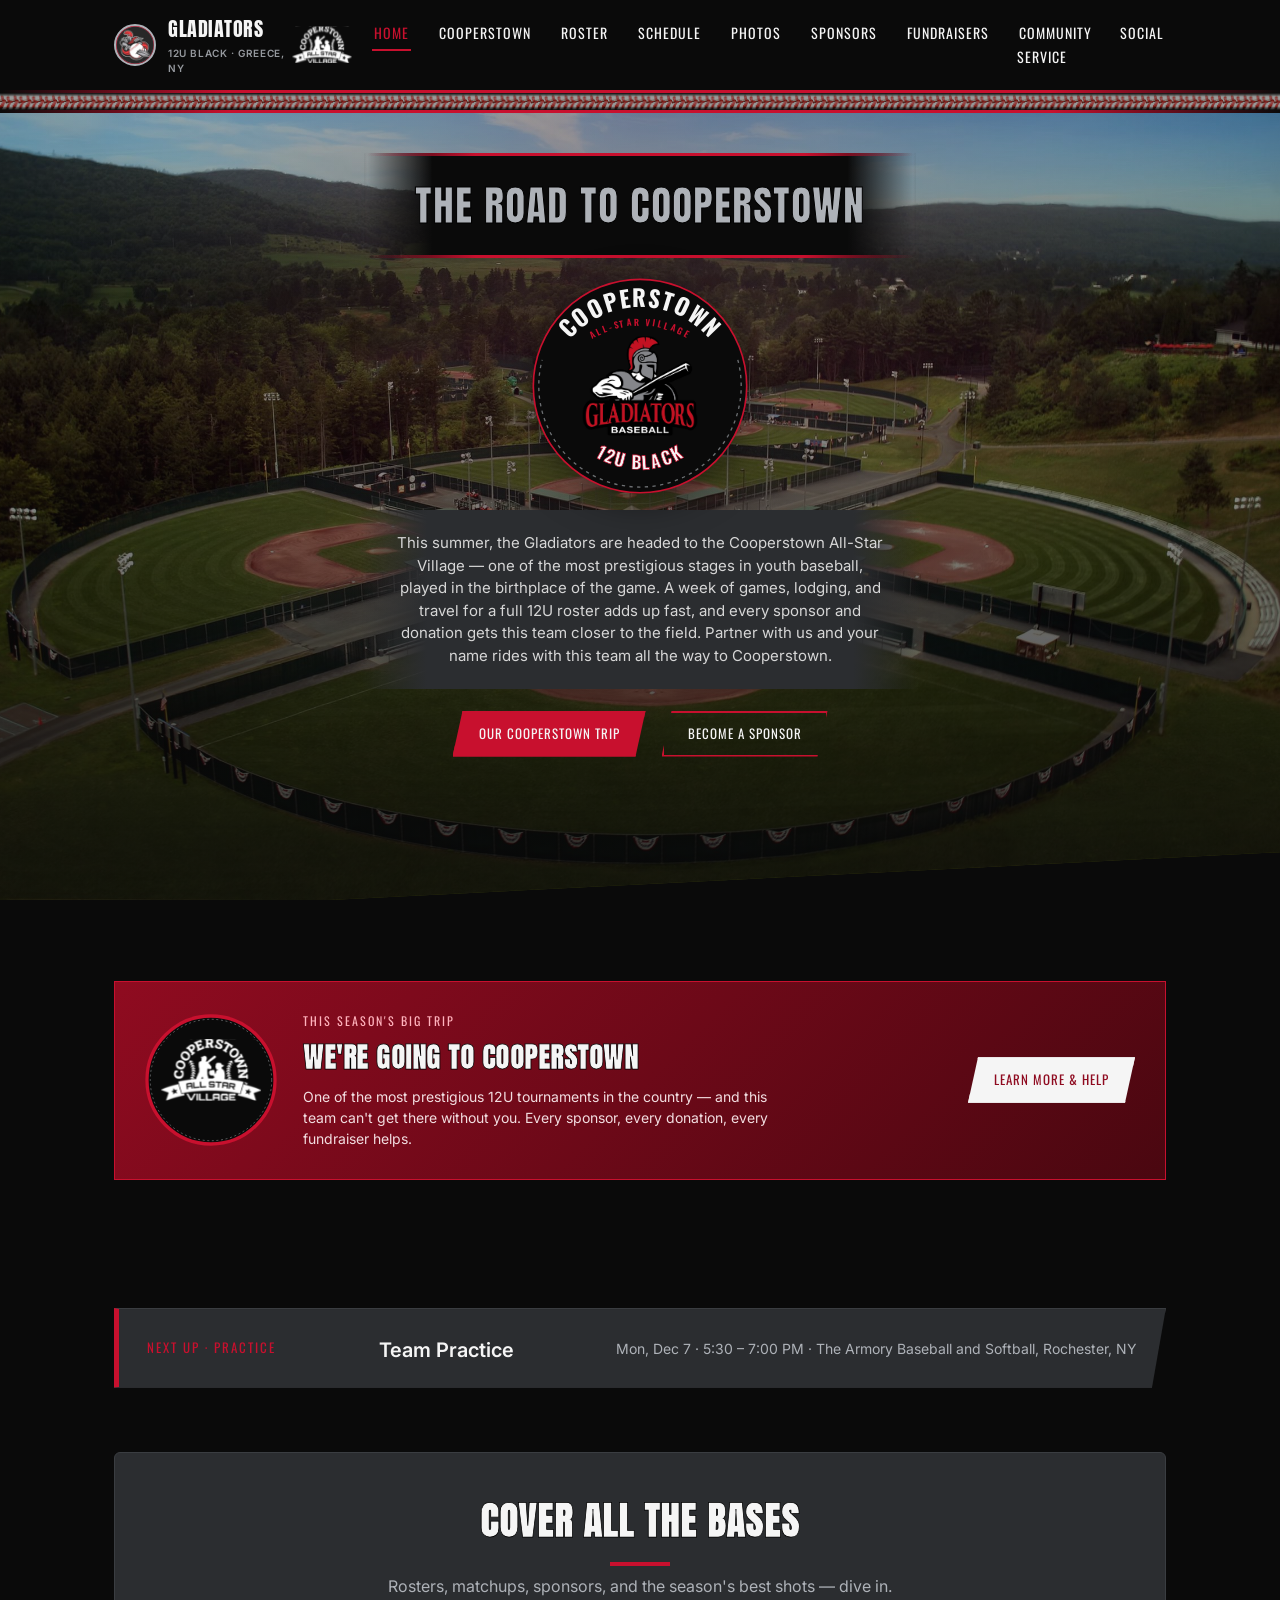
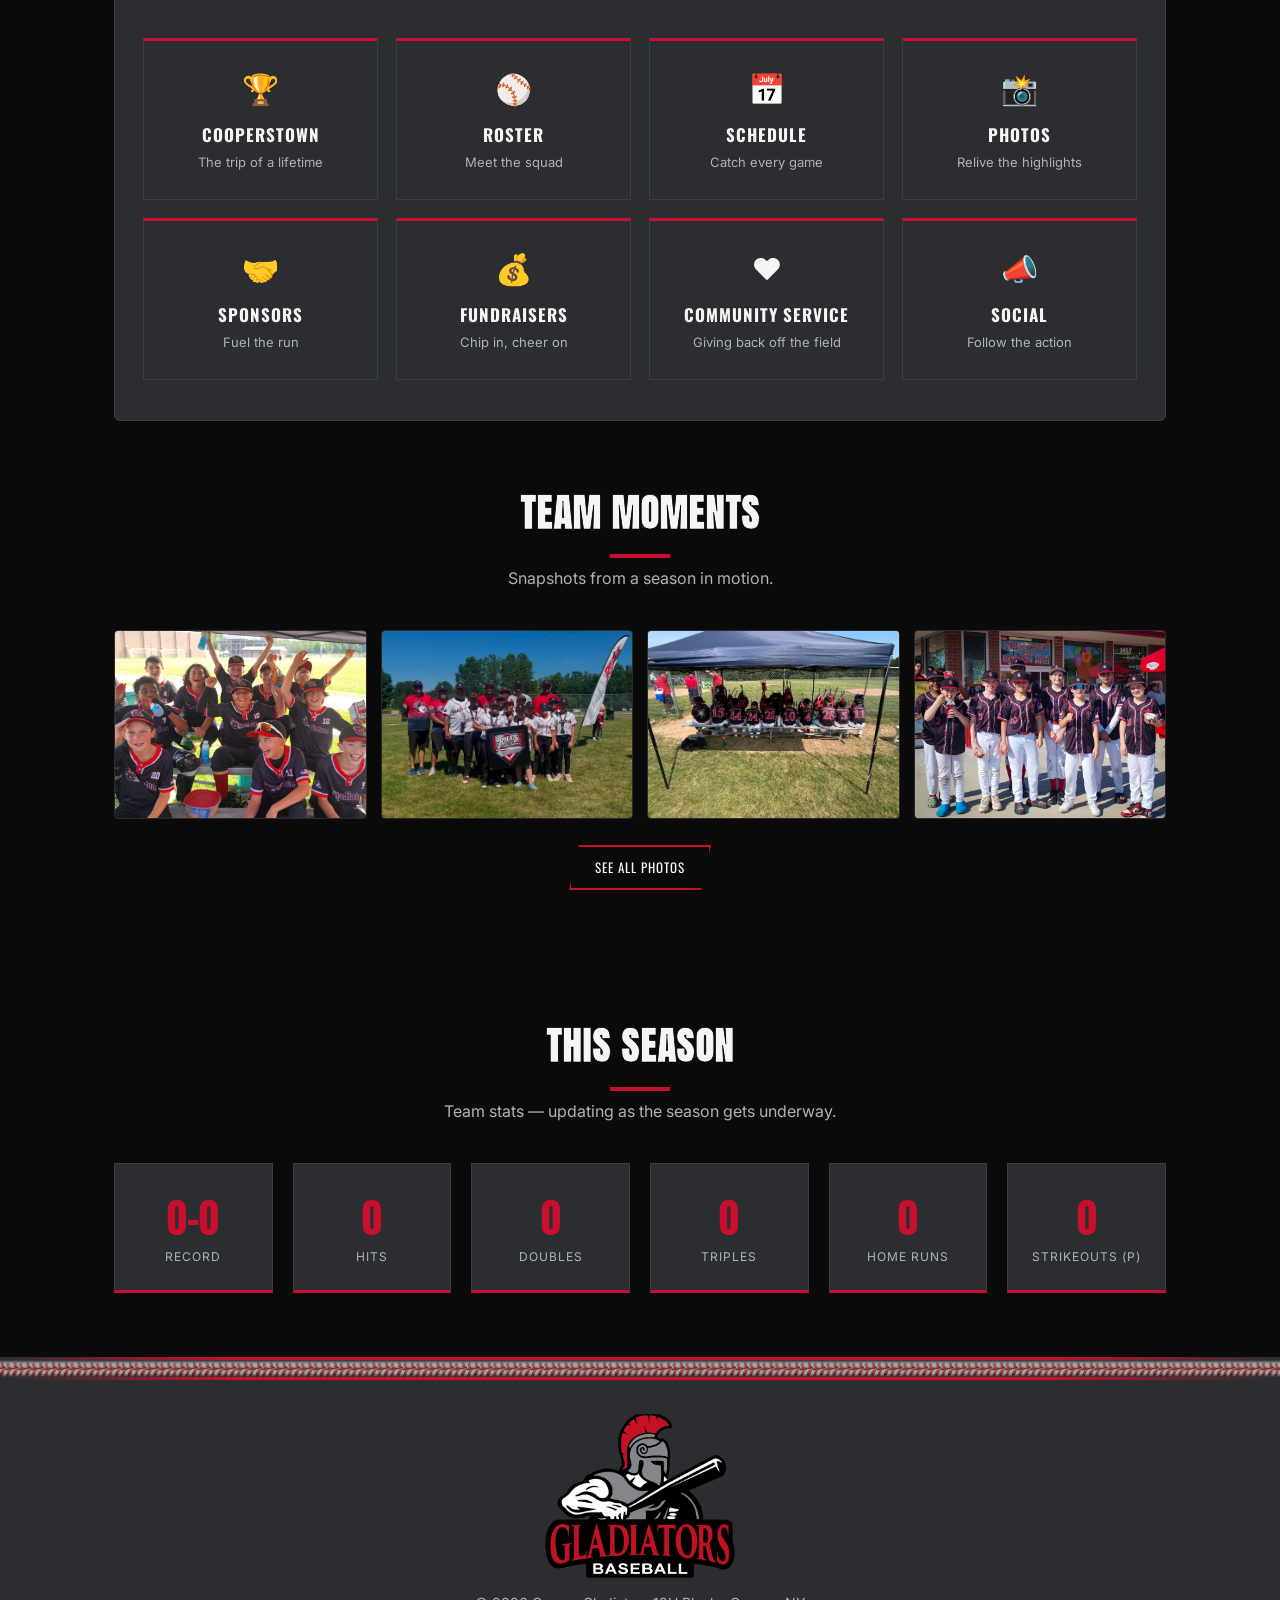
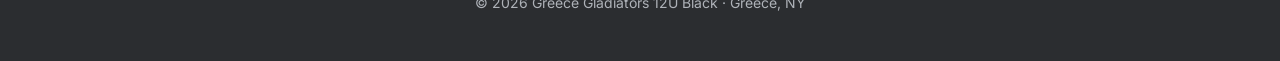
==== index.html @ d8000eb9 "Initial commit: Greece Gladiators 12U Black team website Static site with home, Cooperstown trip, ro" ====
<!DOCTYPE html>
<html lang="en">
<head>
<meta charset="UTF-8">
<script>if ("scrollRestoration" in history) { history.scrollRestoration = "manual"; }</script>
<meta name="viewport" content="width=device-width, initial-scale=1.0">
<title>Greece Gladiators 12U Black</title>
<meta name="description" content="The Greece Gladiators 12U Black are headed to the Cooperstown All-Star Village — follow the season and help send the team.">
<link rel="icon" type="image/png" href="assets/favicon.png">
<link rel="preconnect" href="https://fonts.googleapis.com">
<link href="https://fonts.googleapis.com/css2?family=Anton&family=Oswald:wght@500;700&family=Inter:wght@400;600&display=swap" rel="stylesheet">
<link rel="stylesheet" href="css/styles.css?v=55">
</head>
<body class="home">

<header class="site-header" id="site-header"><!-- injected by js/partials.js --></header>

<section class="hero">
  <p class="tagline">The Road to Cooperstown</p>
  <div class="hero-logos">
    <svg class="cp-badge cp-badge--hero" viewBox="0 0 200 200" xmlns="http://www.w3.org/2000/svg" role="img" aria-label="Cooperstown All-Star Village, 12U Black">
      <defs>
        <path id="cpArcTopHero" d="M 18,110 A 82,82 0 1 1 182,110"/>
        <path id="cpArcAllstarHero" d="M 18,127 A 82,82 0 1 1 182,127"/>
        <path id="cpArcBottomHero" d="M 22,98 A 78,78 0 1 0 178,98"/>
      </defs>
      <circle cx="100" cy="100" r="97" fill="#0a0a0a" stroke="#c8102e" stroke-width="1.5"/>
      <path d="M 188.9,76.2 A 92,92 0 1 1 11.1,76.2" fill="none" stroke="#aeb2b8" stroke-width="1.2" stroke-dasharray="3 4" opacity="0.6"/>
      <text font-weight="700" font-size="21" fill="#f5f5f5" letter-spacing="1.3"><textPath href="#cpArcTopHero" startOffset="50%" text-anchor="middle">COOPERSTOWN</textPath></text>
      <text font-weight="600" font-size="8" fill="#c8102e" letter-spacing="2"><textPath href="#cpArcAllstarHero" startOffset="50%" text-anchor="middle">ALL-STAR VILLAGE</textPath></text>
      <image href="assets/logo/wordmark.png" x="47.8" y="55" width="104.4" height="90" preserveAspectRatio="xMidYMid meet"/>
      <text font-weight="700" font-size="16" fill="#f5f5f5" letter-spacing="1.6" stroke="#c8102e" stroke-width="0.6"><textPath href="#cpArcBottomHero" startOffset="50%" text-anchor="middle">12U BLACK</textPath></text>
    </svg>
  </div>
  <p class="sub">This summer, the Gladiators are headed to the Cooperstown All-Star Village — one of the most prestigious stages in youth baseball, played in the birthplace of the game. A week of games, lodging, and travel for a full 12U roster adds up fast, and every sponsor and donation gets this team closer to the field. Partner with us and your name rides with this team all the way to Cooperstown.</p>
  <div class="btn-row">
    <a href="cooperstown.html" class="btn btn-solid">Our Cooperstown Trip</a>
    <a href="sponsors.html" class="btn btn-outline">Become a Sponsor</a>
  </div>
</section>

<div class="container">
  <section>
    <div class="cooper-teaser">
      <svg class="cp-badge cp-badge--lg" viewBox="0 0 200 200" xmlns="http://www.w3.org/2000/svg" role="img" aria-label="Cooperstown All-Star Village, 12U Black">
        <circle cx="100" cy="100" r="97" fill="#0a0a0a" stroke="#c8102e" stroke-width="5"/>
        <circle cx="100" cy="100" r="92" fill="none" stroke="#aeb2b8" stroke-width="1.2" stroke-dasharray="3 4" opacity="0.6"/>
        <image href="assets/logo/cooperstown-official.svg" x="23.5" y="38" width="153" height="95" preserveAspectRatio="xMidYMid meet"/>
      </svg>
      <div class="teaser-copy">
        <div class="label">This Season's Big Trip</div>
        <h2>We're Going to Cooperstown</h2>
        <p>One of the most prestigious 12U tournaments in the country — and this team can't get there without you. Every sponsor, every donation, every fundraiser helps.</p>
      </div>
      <a href="cooperstown.html" class="btn btn-solid">Learn More &amp; Help</a>
    </div>
  </section>

  <section>
    <div class="next-up" id="next-up-container">
      <!-- filled in by js/render.js from js/data.js -->
    </div>
  </section>

  <section class="section-alt">
    <div class="section-head">
      <h2>Cover All the Bases</h2>
      <p>Rosters, matchups, sponsors, and the season's best shots — dive in.</p>
    </div>
    <div class="quick-links">
      <a class="quick-card" href="cooperstown.html"><div class="icon">&#127942;</div><h3>Cooperstown</h3><p>The trip of a lifetime</p></a>
      <a class="quick-card" href="roster.html"><div class="icon">&#9918;</div><h3>Roster</h3><p>Meet the squad</p></a>
      <a class="quick-card" href="schedule.html"><div class="icon">&#128197;</div><h3>Schedule</h3><p>Catch every game</p></a>
      <a class="quick-card" href="photos.html"><div class="icon">&#128248;</div><h3>Photos</h3><p>Relive the highlights</p></a>
      <a class="quick-card" href="sponsors.html"><div class="icon">&#129309;</div><h3>Sponsors</h3><p>Fuel the run</p></a>
      <a class="quick-card" href="fundraisers.html"><div class="icon">&#128176;</div><h3>Fundraisers</h3><p>Chip in, cheer on</p></a>
      <a class="quick-card" href="community-service.html"><div class="icon">&#10084;&#65039;</div><h3>Community Service</h3><p>Giving back off the field</p></a>
      <a class="quick-card" href="social.html"><div class="icon">&#128227;</div><h3>Social</h3><p>Follow the action</p></a>
    </div>
  </section>

  <section>
    <div class="section-head">
      <h2>Team Moments</h2>
      <p>Snapshots from a season in motion.</p>
    </div>
    <div class="moments-strip">
      <a href="photos.html"><img src="assets/photos/dugout-celebration.jpg" alt="Team celebrating in the dugout"></a>
      <a href="photos.html"><img src="assets/photos/rhaa-finalists.jpg" alt="Team posing with the RHAA Tournaments Finalists banner"></a>
      <a href="photos.html"><img src="assets/photos/dugout-bench-focus.jpg" alt="Team sitting together on the bench"></a>
      <a href="photos.html"><img src="assets/photos/ice-cream-celebration.jpg" alt="Team celebrating with ice cream"></a>
    </div>
    <div class="moments-cta"><a href="photos.html" class="btn btn-outline">See All Photos</a></div>
  </section>

  <section>
    <div class="section-head">
      <h2>This Season</h2>
      <p>Team stats — updating as the season gets underway.</p>
    </div>
    <div class="stat-row">
      <div class="stat-box"><div class="num">0-0</div><div class="lbl">Record</div></div>
      <div class="stat-box"><div class="num">0</div><div class="lbl">Hits</div></div>
      <div class="stat-box"><div class="num">0</div><div class="lbl">Doubles</div></div>
      <div class="stat-box"><div class="num">0</div><div class="lbl">Triples</div></div>
      <div class="stat-box"><div class="num">0</div><div class="lbl">Home Runs</div></div>
      <div class="stat-box"><div class="num">0</div><div class="lbl">Strikeouts (P)</div></div>
    </div>
  </section>
</div>

<footer class="site-footer" id="site-footer"><!-- injected by js/partials.js --></footer>

<script src="js/data.js?v=55"></script>
<script src="js/render.js?v=55"></script>
<script src="js/partials.js?v=55"></script>
<script src="js/main.js?v=55"></script>
</body>
</html>
---- css/styles.css ----
/* Greece Gladiators 12U Black — site styles (Gritty/Aggressive design, chosen from prototypes) */
:root {
  --black: #0a0a0a;
  --charcoal: #171717;
  --gray: #2b2d30;
  --gray-mid: #45484d;
  --gray-line: #3a3d41;
  --crimson: #c8102e;
  --crimson-dark: #8f0b20;
  --silver: #aeb2b8;
  --white: #f5f5f5;
  --font-display: 'Oswald', 'Arial Narrow', sans-serif;
  --font-headline: 'Anton', 'Oswald', 'Arial Narrow', sans-serif;
  --font-body: 'Inter', -apple-system, 'Segoe UI', Roboto, Helvetica, Arial, sans-serif;
}

* { box-sizing: border-box; }
html { scroll-behavior: smooth; }
body {
  margin: 0;
  background: var(--black);
  color: var(--white);
  font-family: var(--font-body);
  line-height: 1.5;
}

a { color: inherit; text-decoration: none; }
img { max-width: 100%; display: block; }

.container { max-width: 1100px; margin: 0 auto; padding: 0 24px; }

/* ---------- Header / Nav ---------- */
header.site-header {
  position: sticky;
  top: 0;
  z-index: 50;
  background: var(--black);
}
.border-red { height: 3px; background: linear-gradient(to right, transparent, var(--crimson) 18%, var(--crimson) 82%, transparent); }
.nav-inner {
  position: relative;
  display: flex;
  align-items: center;
  justify-content: space-between;
  padding: 14px 24px;
  max-width: 1100px;
  margin: 0 auto;
}
.brand {
  display: flex;
  align-items: center;
  gap: 12px;
  font-family: var(--font-display);
  letter-spacing: 1px;
}
.crest {
  width: 42px; height: 42px;
  border-radius: 50%;
  background: linear-gradient(160deg, var(--crimson), var(--crimson-dark));
  display: flex; align-items: center; justify-content: center;
  border: 2px solid var(--silver);
  font-weight: 700;
  font-size: 14px;
  flex-shrink: 0;
}
.crest img { width: 100%; height: 100%; border-radius: 50%; object-fit: cover; }
.brand-text { font-family: var(--font-headline); font-size: 20px; text-transform: uppercase; letter-spacing: 0.5px; }
.brand-text small { display: block; margin-top: 2px; font-size: 10px; letter-spacing: 0.6px; color: var(--silver); font-family: var(--font-body); font-weight: 600; opacity: 0.85; }
.header-badge-link { margin-left: auto; display: flex; align-items: center; margin-right: 20px; }
@media (max-width: 980px) { .header-badge-link { display: none; } }
.header-cooperstown-logo { height: 40px; width: auto; }

nav.main-nav ul {
  list-style: none;
  display: flex;
  gap: 26px;
  margin: 0; padding: 0;
}
nav.main-nav a {
  font-family: var(--font-display);
  text-transform: uppercase;
  font-size: 14px;
  letter-spacing: 1px;
  padding: 6px 2px;
  border-bottom: 2px solid transparent;
  transition: border-color .15s, color .15s;
}
nav.main-nav a:hover,
nav.main-nav a.active {
  border-color: var(--crimson);
  color: var(--crimson);
}
.nav-toggle { display: none; background: none; border: none; color: var(--white); font-size: 26px; cursor: pointer; }

@media (max-width: 820px) {
  nav.main-nav { position: absolute; top: 100%; left: 0; right: 0; background: var(--black); border-bottom: 3px solid var(--crimson); display: none; }
  nav.main-nav.open { display: block; }
  nav.main-nav ul { flex-direction: column; gap: 0; padding: 8px 24px 18px; }
  nav.main-nav a { display: block; padding: 12px 0; border-bottom: 1px solid var(--charcoal); }
  .nav-toggle { display: block; }
}

/* ---------- Hero ---------- */
.hero {
  position: relative;
  padding: 40px 24px 160px;
  text-align: center;
  background:
    linear-gradient(180deg, rgba(10,10,10,.3) 0%, rgba(10,10,10,.48) 45%, rgba(10,10,10,.82) 92%),
    radial-gradient(circle at 50% 0%, rgba(200,16,46,.22), transparent 60%),
    url("../assets/photos/ballpark-aerial-fields.jpg") center 55%/cover no-repeat;
  background-attachment: scroll, scroll, fixed;
  clip-path: polygon(0 0, 100% 0, 100% 92%, 0 100%);
  overflow: hidden;
}

/* Baseball stitching divider — an actual macro photo of ball stitching, leveled, cropped
   to a seamless repeat, and faded top/bottom into the page background */
.stitch-divider {
  height: 17px;
  background: #fff url("../assets/stitch-real.png") repeat-x center;
  background-size: auto 17px;
  opacity: 0.6;
  -webkit-mask-image: linear-gradient(to bottom, transparent 0%, black 22%, black 78%, transparent 100%);
  mask-image: linear-gradient(to bottom, transparent 0%, black 22%, black 78%, transparent 100%);
}
.hero .crest-lg {
  width: 120px; height: 120px;
  margin: 0 auto 24px;
  border-radius: 50%;
  background: linear-gradient(160deg, var(--crimson), var(--crimson-dark));
  border: 4px solid var(--silver);
  display: flex; align-items: center; justify-content: center;
  font-family: var(--font-display);
  font-size: 34px;
  box-shadow: 0 0 0 6px rgba(255,255,255,.03);
  overflow: hidden;
}
.hero .crest-lg img { width: 100%; height: 100%; border-radius: 50%; object-fit: cover; }
.hero-logos { display: flex; align-items: center; justify-content: center; gap: 20px; flex-wrap: wrap; margin-bottom: 14px; }
.cp-badge--hero { width: 220px; height: 220px; flex-shrink: 0; filter: drop-shadow(0 8px 18px rgba(0,0,0,.5)); }
.hero h1 {
  font-family: var(--font-headline);
  text-transform: uppercase;
  font-size: clamp(28px, 5.5vw, 50px);
  letter-spacing: 1px;
  margin: 0 0 4px;
  line-height: 1.05;
}
.hero h1 span { color: var(--crimson); }
.hero .tagline {
  display: inline-block;
  font-family: var(--font-headline);
  text-transform: uppercase;
  letter-spacing: 1px;
  color: var(--silver);
  font-weight: 400;
  font-size: clamp(28px, 5.5vw, 42px);
  white-space: nowrap;
  margin: 0 0 18px;
  padding: 18px 48px;
  background: linear-gradient(to right, transparent, var(--black) 12%, var(--black) 88%, transparent);
  border: 3px solid transparent;
  border-image: linear-gradient(to right, transparent, var(--crimson) 20%, var(--crimson) 80%, transparent) 1;
  -webkit-text-stroke: 1px #000;
  text-stroke: 1px #000;
}
@media (max-width: 480px) {
  .hero .tagline { font-size: 20px; padding: 12px 24px; }
}
.hero .sub {
  display: inline-block;
  max-width: 560px;
  margin: 0 auto 22px;
  padding: 22px 32px;
  background: linear-gradient(to right, transparent, var(--gray) 12%, var(--gray) 88%, transparent);
  color: #d6d6d6;
  font-size: 15px;
}
.btn-row { display: flex; gap: 16px; justify-content: center; flex-wrap: wrap; }
.btn {
  display: inline-block;
  font-family: var(--font-display);
  text-transform: uppercase;
  letter-spacing: 1px;
  padding: 11px 24px;
  border: 2px solid var(--crimson);
  clip-path: polygon(10px 0, 100% 0, calc(100% - 10px) 100%, 0 100%);
  transition: background .15s, color .15s;
  cursor: pointer;
  font-size: 13px;
}
.btn-solid { background: var(--crimson); color: var(--white); }
.btn-solid:hover { background: var(--crimson-dark); }
.btn-outline { background: transparent; color: var(--white); }
.btn-outline:hover { background: var(--crimson); }

/* ---------- Page header (non-home pages) ---------- */
.page-hero {
  padding: 64px 24px 54px;
  text-align: center;
  background:
    linear-gradient(180deg, rgba(10,10,10,.5), rgba(15,15,15,.8)),
    var(--page-hero-img, none) center/cover no-repeat,
    var(--charcoal);
  border-bottom: 3px solid var(--crimson);
}
.page-hero h1 {
  font-family: var(--font-headline);
  text-transform: uppercase;
  letter-spacing: 1px;
  font-size: clamp(30px, 5vw, 44px);
  margin: 0 0 8px;
}
.page-hero p { color: var(--silver); margin: 0; max-width: 600px; margin: 0 auto; }

/* ---------- Section framing ---------- */
section { padding: 64px 0; }
.section-alt {
  background: var(--gray);
  border: 1px solid var(--gray-line);
  border-radius: 6px;
  padding: 40px 28px;
}
.section-head { text-align: center; margin-bottom: 40px; }
.section-head h2 {
  font-family: var(--font-headline);
  text-transform: uppercase;
  letter-spacing: 1px;
  font-size: clamp(26px, 4vw, 38px);
  margin: 0 0 8px;
  position: relative;
  display: inline-block;
}
.home .section-head h2, .home .cooper-teaser h2 {
  -webkit-text-stroke: 0.75px #000;
  text-stroke: 0.75px #000;
}
.section-head h2::after {
  content: "";
  display: block;
  width: 60px; height: 4px;
  background: var(--crimson);
  margin: 12px auto 0;
}
.section-head p { color: var(--silver); margin: 0; }

/* Next up strip */
.next-up {
  background: var(--gray);
  border: 1px solid var(--gray-line);
  border-left: 5px solid var(--crimson);
  padding: 22px 28px;
  display: flex;
  align-items: center;
  justify-content: space-between;
  gap: 20px;
  flex-wrap: wrap;
  clip-path: polygon(0 0, 100% 0, calc(100% - 14px) 100%, 0 100%);
}
.next-up .label { font-family: var(--font-display); text-transform: uppercase; letter-spacing: 2px; color: var(--crimson); font-size: 13px; }
.next-up .detail { font-size: 20px; font-weight: 600; margin-top: 4px; }
.next-up .meta { color: var(--silver); font-size: 14px; margin-top: 2px; }

/* Quick links */
.quick-links { display: grid; grid-template-columns: repeat(auto-fit, minmax(190px,1fr)); gap: 18px; }
.quick-card {
  background: var(--gray);
  border: 1px solid var(--gray-line);
  border-top: 3px solid var(--crimson);
  padding: 26px 20px;
  text-align: center;
  transition: transform .15s;
  display: block;
}
.quick-card:hover { transform: translateY(-4px); }
.quick-card .icon { font-size: 30px; margin-bottom: 10px; }
.quick-card h3 { font-family: var(--font-display); text-transform: uppercase; letter-spacing: 1px; margin: 0 0 6px; font-size: 17px; }
.quick-card p { color: var(--silver); font-size: 13px; margin: 0; }

/* Season stat blurb */
.stat-row { display: grid; grid-template-columns: repeat(auto-fit,minmax(140px,1fr)); gap: 20px; text-align: center; }
.stat-box { background: var(--gray); border: 1px solid var(--gray-line); padding: 24px 10px; border-bottom: 3px solid var(--crimson); }
.stat-box .num { font-family: var(--font-headline); font-size: 40px; color: var(--crimson); }
.stat-box .lbl { text-transform: uppercase; letter-spacing: 1px; font-size: 12px; color: var(--silver); }

/* Badges */
.badge-sample {
  display: inline-block;
  background: var(--crimson);
  color: var(--white);
  font-family: var(--font-display);
  font-size: 10px;
  letter-spacing: 1px;
  text-transform: uppercase;
  padding: 3px 8px;
  transform: skew(-8deg);
  margin-left: 8px;
}

/* Roster */
.roster-intro { color: var(--silver); text-align: center; max-width: 640px; margin: 0 auto 40px; }
.roster-grid { display: grid; grid-template-columns: repeat(auto-fill, minmax(240px,1fr)); gap: 18px; }
.player-card {
  background: var(--gray);
  border: 1px solid var(--gray-line);
  border-top: 3px solid var(--crimson);
  position: relative;
  overflow: hidden;
}
.player-card .player-top { display: flex; align-items: center; gap: 14px; padding: 16px 18px; }
.player-card .player-photo { width: 60px; height: 60px; object-fit: cover; flex-shrink: 0; border: 1px solid var(--gray-line); }
.player-card .player-placeholder {
  background: var(--charcoal);
  color: var(--silver);
  font-size: 22px;
  display: flex; align-items: center; justify-content: center;
  text-align: center;
}
.player-card .player-info { min-width: 0; }
.player-card .jersey { font-family: var(--font-headline); font-size: 26px; color: var(--crimson); line-height: 1; }
.player-card .pname { font-weight: 600; margin: 4px 0 2px; font-size: 14px; }
.player-card .ppos { color: var(--silver); font-size: 12px; text-transform: uppercase; letter-spacing: 1px; }
.player-card .player-video {
  display: flex; align-items: center; justify-content: center; gap: 6px;
  padding: 10px 12px;
  border-top: 1px dashed var(--gray-mid);
  font-family: var(--font-display);
  text-transform: uppercase;
  letter-spacing: 0.5px;
  font-size: 11px;
}
a.player-video { color: var(--white); background: var(--crimson-dark); border-top-color: var(--crimson); }
a.player-video:hover { background: var(--crimson); }
div.player-video.player-placeholder { background: var(--charcoal); }

/* Schedule */
.legend-row { display: flex; align-items: center; justify-content: center; gap: 24px; margin-bottom: 30px; flex-wrap: wrap; }
.legend { display: flex; gap: 18px; justify-content: center; flex-wrap: wrap; }
.legend-item { display: flex; align-items: center; gap: 6px; font-size: 13px; color: var(--silver); text-transform: uppercase; letter-spacing: 1px; }
.dot { width: 10px; height: 10px; border-radius: 50%; }
.dot-game { background: var(--crimson); }
.dot-practice { background: var(--silver); }
.dot-event { background: var(--white); }

.hide-past-toggle { display: flex; align-items: center; gap: 7px; font-size: 13px; color: var(--silver); text-transform: uppercase; letter-spacing: 1px; cursor: pointer; }
.hide-past-toggle input { accent-color: var(--crimson); width: 15px; height: 15px; cursor: pointer; }

.gc-cta { text-align: center; margin-bottom: 40px; }
.gc-cta p { color: var(--silver); margin-bottom: 14px; }

.sched-list { display: flex; flex-direction: column; gap: 14px; }
.sched-card {
  background: var(--gray);
  border: 1px solid var(--gray-line);
  padding: 18px 22px;
  display: flex;
  align-items: center;
  gap: 22px;
  clip-path: polygon(0 0, 100% 0, calc(100% - 14px) 100%, 0 100%);
  border-left: 5px solid var(--silver);
  flex-wrap: wrap;
}
.sched-card.type-game { border-left-color: var(--crimson); }
.sched-card.type-event { border-left-color: var(--white); }
.sched-date { font-family: var(--font-display); min-width: 130px; }
.sched-date .dow { color: var(--silver); font-size: 12px; text-transform: uppercase; letter-spacing: 1px; }
.sched-date .d { font-size: 22px; }
.sched-info { flex: 1; min-width: 180px; }
.sched-info .title { font-weight: 600; }
.sched-info .meta { color: var(--silver); font-size: 13px; }
.type-tag {
  font-family: var(--font-display);
  text-transform: uppercase;
  font-size: 11px;
  letter-spacing: 1px;
  padding: 4px 10px;
  border: 1px solid var(--silver);
  color: var(--silver);
}
.type-game .type-tag { border-color: var(--crimson); color: var(--crimson); }

/* ---------- Sponsors ---------- */
.sponsor-grid { display: grid; grid-template-columns: repeat(auto-fit, minmax(220px,1fr)); gap: 18px; margin-bottom: 50px; }
.sponsor-card {
  background: var(--gray);
  border: 1px solid var(--gray-line);
  border-top: 3px solid var(--crimson);
  padding: 28px 20px;
  text-align: center;
}
.sponsor-logo-box {
  width: 100%;
  height: 90px;
  background: var(--charcoal);
  border: 1px dashed var(--gray-mid);
  display: flex;
  align-items: center;
  justify-content: center;
  color: var(--silver);
  font-family: var(--font-display);
  text-transform: uppercase;
  letter-spacing: 1px;
  font-size: 12px;
  margin-bottom: 16px;
}
.sponsor-card h3 { font-family: var(--font-display); text-transform: uppercase; margin: 0 0 6px; font-size: 16px; }
.sponsor-card p { color: var(--silver); font-size: 13px; margin: 0; }
.become-sponsor {
  background: var(--gray);
  border: 1px solid var(--gray-line);
  border-left: 5px solid var(--crimson);
  clip-path: polygon(0 0, 100% 0, calc(100% - 14px) 100%, 0 100%);
  padding: 34px 30px;
  text-align: center;
}
.become-sponsor h2 { font-family: var(--font-headline); text-transform: uppercase; letter-spacing: 0.5px; margin: 0 0 10px; font-size: 24px; }
.become-sponsor p { color: var(--silver); max-width: 520px; margin: 0 auto 22px; }

/* ---------- Cooperstown badge (inline SVG patch, reused in header/banner/page-hero) ---------- */
.cp-badge text { font-family: var(--font-display); }
.cp-badge { flex-shrink: 0; display: block; }
.cp-badge--lg { width: 132px; height: 132px; }
.cp-badge--xl { width: 150px; height: 150px; margin: 0 auto 16px; filter: drop-shadow(0 8px 18px rgba(0,0,0,.5)); }

/* ---------- Cooperstown x Gladiators logo lockup ---------- */
.cp-lockup { display: flex; align-items: center; justify-content: center; gap: 20px; margin: 0 auto 18px; }
.cp-lockup img { height: 100px; width: auto; filter: drop-shadow(0 6px 14px rgba(0,0,0,.55)); }
.cp-lockup .cp-lockup-gladiators { height: 118px; }
.cp-lockup .cp-lockup-x {
  flex-shrink: 0;
  width: 42px;
  height: 42px;
  fill: #fff;
  filter: drop-shadow(4px 6px 3px rgba(200,16,46,.85));
}
@media (max-width: 480px) {
  .cp-lockup { gap: 12px; }
  .cp-lockup img { height: 68px; }
  .cp-lockup .cp-lockup-gladiators { height: 80px; }
  .cp-lockup .cp-lockup-x { width: 28px; height: 28px; }
}

.page-hero h1.cp-headline {
  -webkit-text-stroke: 0.3px var(--crimson);
  text-stroke: 0.3px var(--crimson);
}

/* ---------- Cooperstown ---------- */
.cooper-teaser {
  background: linear-gradient(135deg, var(--crimson-dark), #4a0710);
  border: 1px solid var(--crimson);
  padding: 30px 30px;
  display: flex;
  align-items: center;
  gap: 26px;
  flex-wrap: wrap;
}
.cooper-teaser .teaser-copy { flex: 1; min-width: 220px; }
.cooper-teaser .label { font-family: var(--font-display); text-transform: uppercase; letter-spacing: 2px; font-size: 12px; color: #ffb3bd; margin-bottom: 6px; }
.cooper-teaser h2 { font-family: var(--font-headline); text-transform: uppercase; letter-spacing: 0.5px; font-size: clamp(22px, 3.4vw, 28px); margin: 0 0 8px; color: var(--white); }
.cooper-teaser p { color: #f2dde0; margin: 0; max-width: 480px; font-size: 14px; }
.cooper-teaser .btn-solid { background: var(--white); color: var(--crimson-dark); border-color: var(--white); flex-shrink: 0; }
.cooper-teaser .btn-solid:hover { background: #f0f0f0; }
.cooper-intro { max-width: 720px; margin: -10px auto 44px; text-align: center; color: #d6d6d6; font-size: 16px; line-height: 1.7; }
.cooper-intro strong { color: var(--white); }
.cooper-intro a { color: var(--white); border-bottom: 1px solid var(--crimson); }

.highlight-list { list-style: none; padding: 0; margin: 0 0 50px; display: grid; grid-template-columns: repeat(auto-fit, minmax(260px,1fr)); gap: 14px; }
.highlight-list li {
  background: var(--gray);
  border: 1px solid var(--gray-line);
  border-left: 4px solid var(--crimson);
  padding: 16px 20px;
  display: flex;
  align-items: baseline;
  gap: 12px;
}
.highlight-list .h-icon { font-size: 18px; flex-shrink: 0; }
.highlight-list .h-text strong { display: block; font-family: var(--font-display); text-transform: uppercase; letter-spacing: .5px; font-size: 14px; margin-bottom: 2px; }
.highlight-list .h-text span { color: var(--silver); font-size: 13px; }

.trip-stats { display: grid; grid-template-columns: repeat(auto-fit, minmax(140px,1fr)); gap: 20px; margin-bottom: 50px; text-align: center; }
.trip-stats .stat-box .num { font-size: 34px; }

.why-help { display: grid; grid-template-columns: 1.1fr .9fr; gap: 34px; align-items: center; margin-bottom: 50px; }
.why-help img { width: 100%; border-radius: 4px; border: 1px solid var(--gray-line); }
.why-help .why-copy h2 { font-family: var(--font-headline); text-transform: uppercase; letter-spacing: 0.5px; font-size: 26px; margin: 0 0 14px; }
.why-help .why-copy p { color: var(--silver); margin: 0 0 14px; line-height: 1.7; }
@media (max-width: 760px) { .why-help { grid-template-columns: 1fr; } }

.progress-card {
  background: var(--gray);
  border: 1px solid var(--gray-line);
  border-top: 3px solid var(--crimson);
  padding: 30px 28px;
  margin-bottom: 50px;
}
.progress-card .progress-label { display: flex; justify-content: space-between; align-items: baseline; font-family: var(--font-display); text-transform: uppercase; letter-spacing: 1px; font-size: 13px; margin-bottom: 10px; color: var(--silver); }
.progress-card .progress-label strong { color: var(--white); font-size: 15px; }
.progress-track { height: 22px; background: var(--charcoal); border: 1px solid var(--gray-line); border-radius: 3px; overflow: hidden; }
.progress-fill { height: 100%; background: linear-gradient(90deg, var(--crimson-dark), var(--crimson)); width: 0%; }
.progress-note { color: var(--silver); font-size: 12px; margin-top: 10px; }

.trip-cta { display: flex; gap: 16px; justify-content: center; flex-wrap: wrap; margin-bottom: 10px; }
.source-note { text-align: center; color: var(--silver); font-size: 12px; margin-top: 40px; }
.source-note a { color: var(--white); border-bottom: 1px solid var(--crimson); }

/* ---------- Cooperstown day-by-day timeline ---------- */
.cp-timeline { list-style: none; padding: 0; margin: 0 0 50px; border-left: 2px solid var(--gray-line); }
.cp-timeline li { position: relative; padding: 2px 0 26px 30px; }
.cp-timeline li:last-child { padding-bottom: 2px; }
.cp-timeline li::before {
  content: '';
  position: absolute; left: -7px; top: 4px;
  width: 12px; height: 12px; border-radius: 50%;
  background: var(--crimson); border: 2px solid var(--black);
}
.cp-timeline .cp-day { font-family: var(--font-display); text-transform: uppercase; letter-spacing: 1px; font-size: 12px; color: var(--crimson); margin-bottom: 4px; }
.cp-timeline .cp-title { font-family: var(--font-display); font-weight: 700; text-transform: uppercase; letter-spacing: .5px; font-size: 16px; margin-bottom: 4px; }
.cp-timeline .cp-desc { color: var(--silver); font-size: 13px; line-height: 1.6; margin: 0; }

/* ---------- Cooperstown sponsor spotlight ---------- */
.sponsor-spotlight {
  background: var(--gray);
  border: 1px solid var(--gray-line);
  border-top: 3px solid var(--crimson);
  padding: 34px 30px;
  margin-bottom: 50px;
}
.sponsor-spotlight h2 { font-family: var(--font-headline); text-transform: uppercase; letter-spacing: 0.5px; font-size: 26px; margin: 0 0 10px; text-align: center; }
.sponsor-spotlight > p { color: var(--silver); max-width: 640px; margin: 0 auto 26px; text-align: center; line-height: 1.7; }
.sponsor-spotlight .highlight-list { margin-bottom: 0; }

/* ---------- Fundraisers ---------- */
.fundraiser-grid { display: grid; grid-template-columns: repeat(auto-fit, minmax(240px,1fr)); gap: 18px; margin-bottom: 50px; }
.fundraiser-card {
  background: var(--gray);
  border: 1px solid var(--gray-line);
  border-top: 3px solid var(--crimson);
  padding: 0 0 22px;
  text-align: left;
  overflow: hidden;
}
.fundraiser-card .fundraiser-photo { width: 100%; aspect-ratio: 4/3; object-fit: cover; display: block; }
.fundraiser-card .fundraiser-placeholder {
  width: 100%; aspect-ratio: 4/3;
  background: var(--charcoal);
  border-bottom: 1px dashed var(--gray-mid);
  display: flex; align-items: center; justify-content: center;
  color: var(--silver);
  font-family: var(--font-display);
  text-transform: uppercase;
  letter-spacing: 1px;
  font-size: 12px;
}
.fundraiser-card .fundraiser-body { padding: 18px 20px 0; }
.fundraiser-card h3 { font-family: var(--font-display); text-transform: uppercase; margin: 0 0 6px; font-size: 17px; }
.fundraiser-card .fundraiser-meta { color: var(--silver); font-size: 12px; text-transform: uppercase; letter-spacing: 1px; margin-bottom: 10px; }
.fundraiser-card p { color: var(--silver); font-size: 13px; margin: 0; }
.status-chip {
  display: inline-block;
  font-family: var(--font-display);
  text-transform: uppercase;
  font-size: 11px;
  letter-spacing: 1px;
  padding: 3px 10px;
  border-radius: 2px;
  margin-bottom: 10px;
}
.status-active { background: var(--crimson); color: var(--white); }
.status-upcoming { background: var(--charcoal); color: var(--silver); border: 1px solid var(--gray-mid); }
.status-completed { background: var(--gray-mid); color: var(--white); }

.cta-box {
  background: var(--gray);
  border: 1px solid var(--gray-line);
  border-left: 5px solid var(--crimson);
  clip-path: polygon(0 0, 100% 0, calc(100% - 14px) 100%, 0 100%);
  padding: 34px 30px;
  text-align: center;
}
.cta-box h2 { font-family: var(--font-headline); text-transform: uppercase; letter-spacing: 0.5px; margin: 0 0 10px; font-size: 24px; }
.cta-box p { color: var(--silver); max-width: 520px; margin: 0 auto 22px; }

/* ---------- Social ---------- */
.social-grid { display: grid; grid-template-columns: repeat(auto-fit, minmax(240px,1fr)); gap: 20px; }
.social-card {
  background: var(--gray);
  border: 1px solid var(--gray-line);
  border-top: 3px solid var(--crimson);
  padding: 34px 24px;
  text-align: center;
  transition: transform .15s;
}
.social-card:hover { transform: translateY(-4px); }
.social-card .icon { font-size: 40px; margin-bottom: 14px; }
.social-card h3 { font-family: var(--font-display); text-transform: uppercase; letter-spacing: 1px; margin: 0 0 10px; font-size: 18px; }
.social-card .btn { font-size: 13px; padding: 10px 22px; }
.social-note { color: var(--silver); text-align: center; max-width: 560px; margin: 34px auto 0; font-size: 13px; }

/* ---------- Home: Team Moments strip ---------- */
.moments-strip { display: grid; grid-template-columns: repeat(auto-fit, minmax(160px,1fr)); gap: 14px; margin-bottom: 26px; }
.moments-strip a { display: block; aspect-ratio: 4/3; overflow: hidden; border-radius: 4px; border: 1px solid #2a2a2a; }
.moments-strip img { width: 100%; height: 100%; object-fit: cover; transition: transform .2s; }
.moments-strip a:hover img { transform: scale(1.06); }
.moments-cta { text-align: center; }

/* ---------- Photos ---------- */
.photo-grid { display: grid; grid-template-columns: repeat(auto-fill, minmax(220px,1fr)); gap: 16px; }
.photo-tile {
  aspect-ratio: 4 / 3;
  background: linear-gradient(135deg, #232324, #1a1a1b);
  border: 1px dashed var(--silver);
  display: flex;
  align-items: center;
  justify-content: center;
  color: var(--silver);
  font-family: var(--font-display);
  text-transform: uppercase;
  letter-spacing: 1px;
  font-size: 12px;
  cursor: default;
  text-align: center;
  padding: 10px;
}
img.photo-tile {
  width: 100%;
  object-fit: cover;
  border: 1px solid #2a2a2a;
  border-radius: 3px;
  cursor: pointer;
  transition: transform .18s, box-shadow .18s, border-color .18s;
  padding: 0;
}
img.photo-tile:hover {
  transform: scale(1.03);
  box-shadow: 0 10px 26px rgba(0,0,0,.55);
  border-color: var(--crimson);
}
.photo-credit { text-align: center; color: var(--silver); font-size: 13px; margin-top: 34px; }
.photo-credit a { color: var(--white); border-bottom: 1px solid var(--crimson); }

/* Lightbox (inert until real photos are added) */
.lightbox {
  position: fixed;
  inset: 0;
  background: rgba(0,0,0,.9);
  display: none;
  align-items: center;
  justify-content: center;
  z-index: 100;
  padding: 24px;
}
.lightbox.open { display: flex; }
.lightbox img { max-width: 90vw; max-height: 85vh; }
.lightbox-close {
  position: absolute;
  top: 20px; right: 28px;
  color: var(--white);
  font-size: 32px;
  cursor: pointer;
  background: none;
  border: none;
}

/* Footer */
footer.site-footer {
  background: var(--gray);
  text-align: center;
  color: var(--silver);
  font-size: 14px;
}
footer.site-footer .footer-inner { padding: 34px 24px; }
footer.site-footer a { color: var(--white); }
footer.site-footer .footer-wordmark { max-width: 190px; margin: 0 auto 10px; }
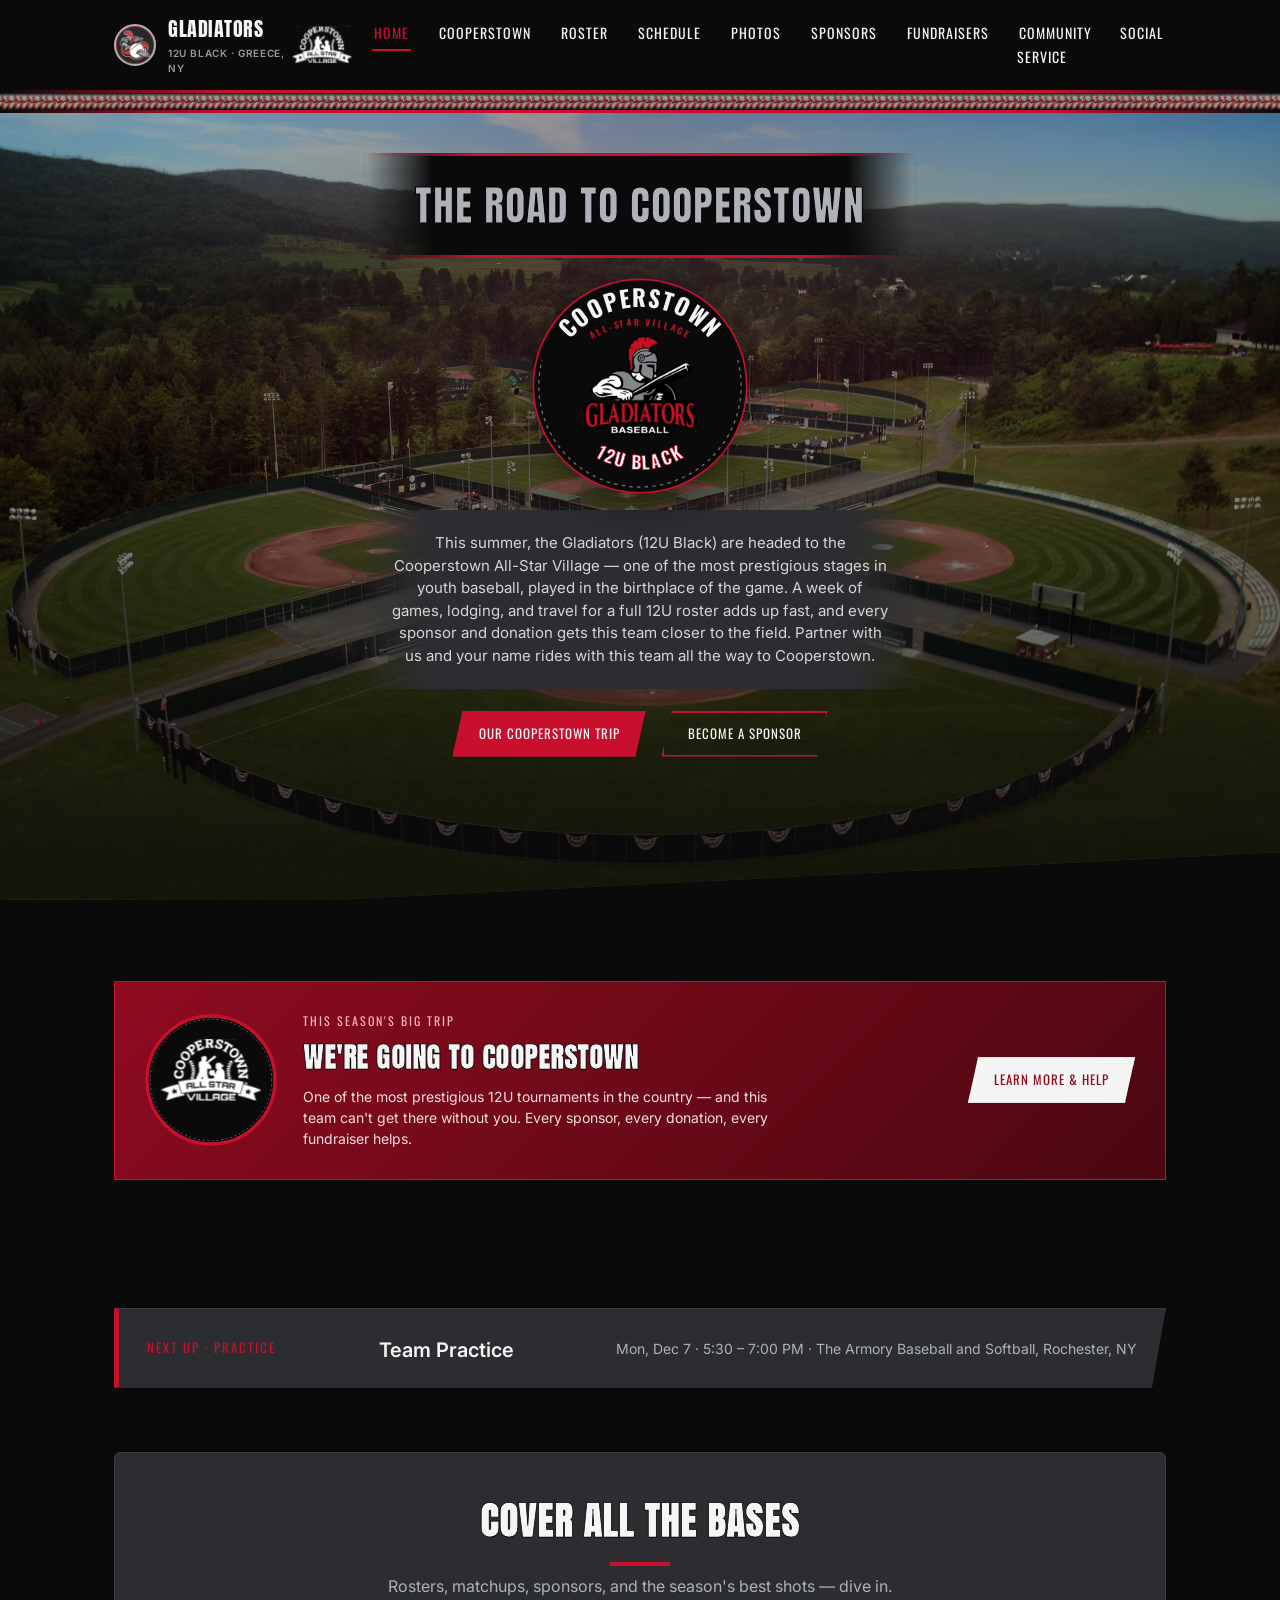
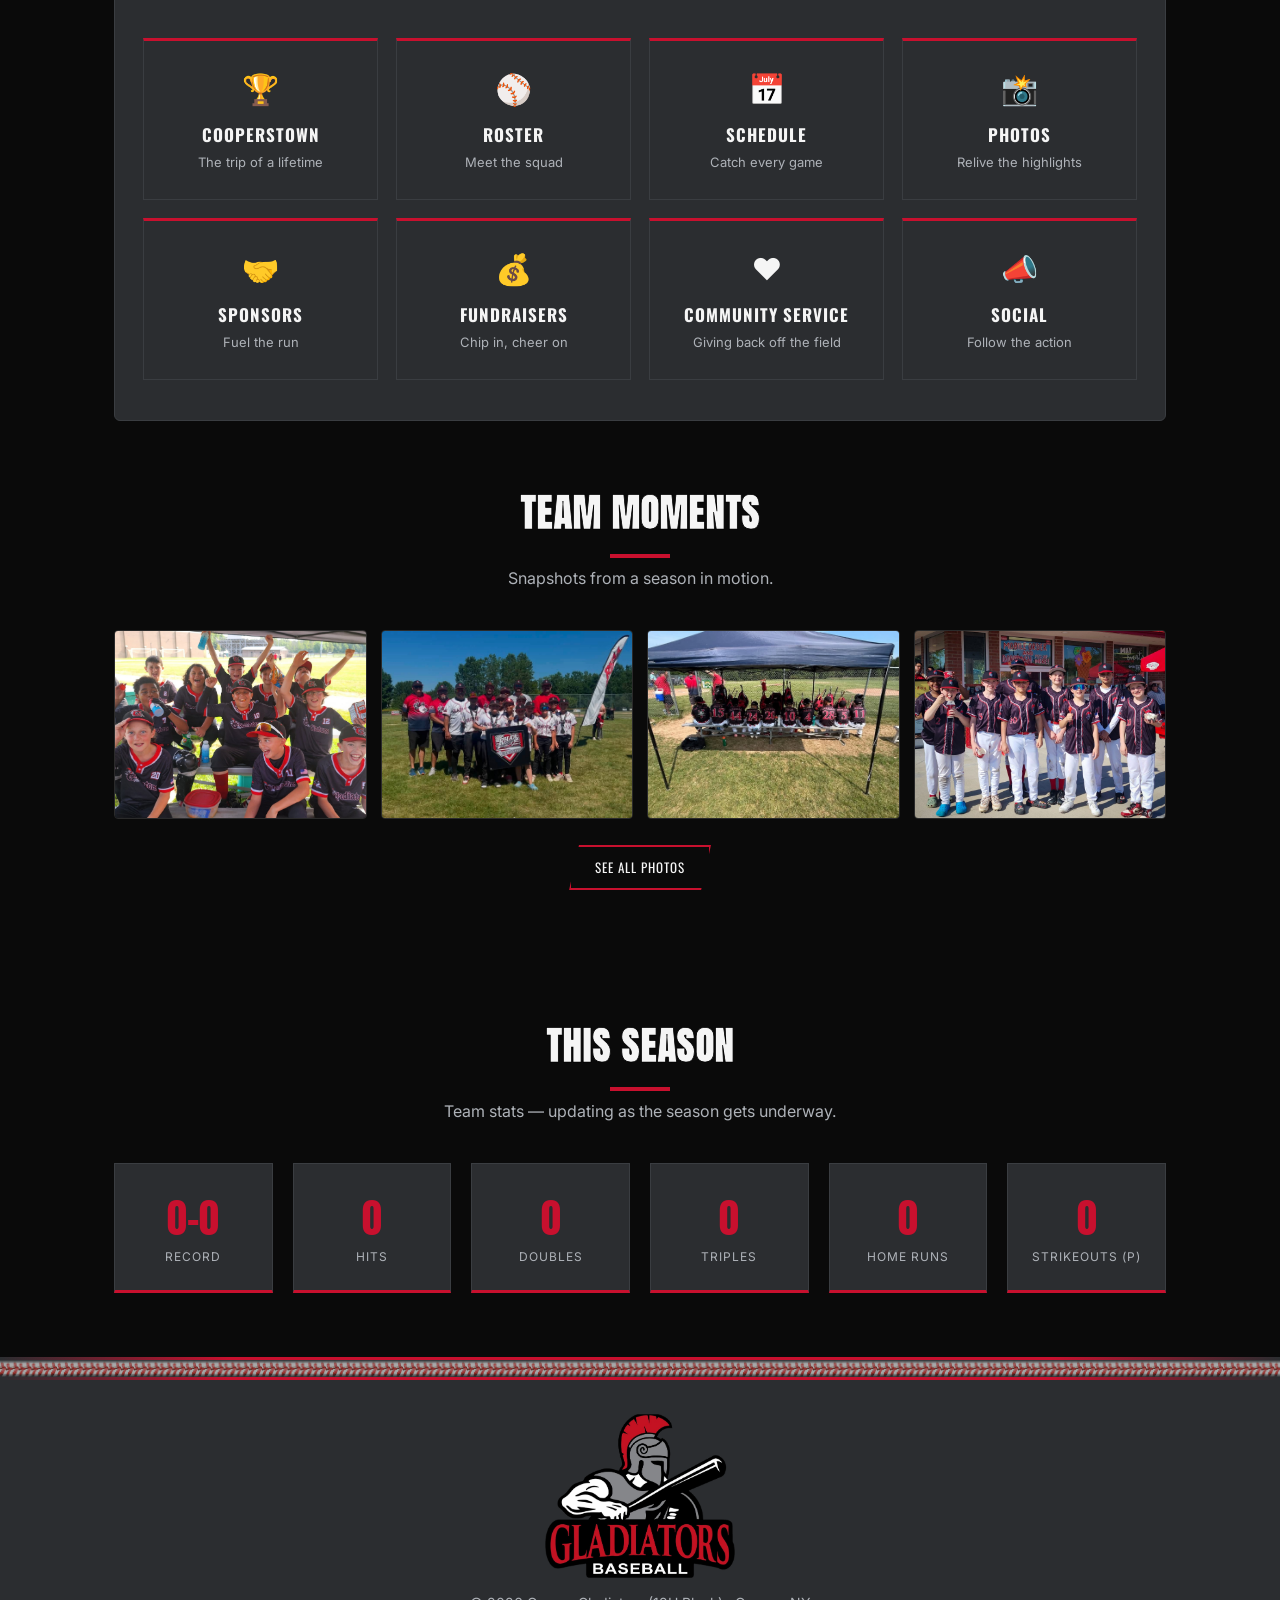
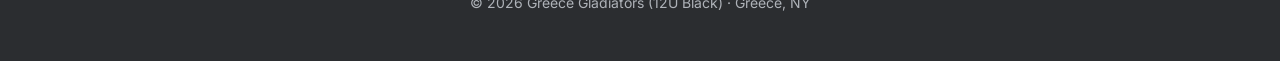
==== commit 818e3f43: "Apply team manager feedback and page redesigns - Roster: remove #28, add 9 player headshots, drop in" ====
--- a/index.html
+++ b/index.html
@@ -4,12 +4,12 @@
 <meta charset="UTF-8">
 <script>if ("scrollRestoration" in history) { history.scrollRestoration = "manual"; }</script>
 <meta name="viewport" content="width=device-width, initial-scale=1.0">
-<title>Greece Gladiators 12U Black</title>
-<meta name="description" content="The Greece Gladiators 12U Black are headed to the Cooperstown All-Star Village — follow the season and help send the team.">
+<title>Greece Gladiators (12U Black)</title>
+<meta name="description" content="The Greece Gladiators (12U Black) are headed to the Cooperstown All-Star Village — follow the season and help send the team.">
 <link rel="icon" type="image/png" href="assets/favicon.png">
 <link rel="preconnect" href="https://fonts.googleapis.com">
 <link href="https://fonts.googleapis.com/css2?family=Anton&family=Oswald:wght@500;700&family=Inter:wght@400;600&display=swap" rel="stylesheet">
-<link rel="stylesheet" href="css/styles.css?v=55">
+<link rel="stylesheet" href="css/styles.css?v=66">
 </head>
 <body class="home">
 
@@ -32,7 +32,7 @@
       <text font-weight="700" font-size="16" fill="#f5f5f5" letter-spacing="1.6" stroke="#c8102e" stroke-width="0.6"><textPath href="#cpArcBottomHero" startOffset="50%" text-anchor="middle">12U BLACK</textPath></text>
     </svg>
   </div>
-  <p class="sub">This summer, the Gladiators are headed to the Cooperstown All-Star Village — one of the most prestigious stages in youth baseball, played in the birthplace of the game. A week of games, lodging, and travel for a full 12U roster adds up fast, and every sponsor and donation gets this team closer to the field. Partner with us and your name rides with this team all the way to Cooperstown.</p>
+  <p class="sub">This summer, the Gladiators (12U Black) are headed to the Cooperstown All-Star Village — one of the most prestigious stages in youth baseball, played in the birthplace of the game. A week of games, lodging, and travel for a full 12U roster adds up fast, and every sponsor and donation gets this team closer to the field. Partner with us and your name rides with this team all the way to Cooperstown.</p>
   <div class="btn-row">
     <a href="cooperstown.html" class="btn btn-solid">Our Cooperstown Trip</a>
     <a href="sponsors.html" class="btn btn-outline">Become a Sponsor</a>
@@ -111,9 +111,9 @@
 
 <footer class="site-footer" id="site-footer"><!-- injected by js/partials.js --></footer>
 
-<script src="js/data.js?v=55"></script>
-<script src="js/render.js?v=55"></script>
-<script src="js/partials.js?v=55"></script>
-<script src="js/main.js?v=55"></script>
+<script src="js/data.js?v=66"></script>
+<script src="js/render.js?v=66"></script>
+<script src="js/partials.js?v=66"></script>
+<script src="js/main.js?v=66"></script>
 </body>
 </html>
--- a/css/styles.css
+++ b/css/styles.css
@@ -531,6 +531,51 @@
 .sponsor-spotlight h2 { font-family: var(--font-headline); text-transform: uppercase; letter-spacing: 0.5px; font-size: 26px; margin: 0 0 10px; text-align: center; }
 .sponsor-spotlight > p { color: var(--silver); max-width: 640px; margin: 0 auto 26px; text-align: center; line-height: 1.7; }
 .sponsor-spotlight .highlight-list { margin-bottom: 0; }
+/* ---------- Schedule: off-season phase card ---------- */
+.offseason {
+  display: grid; grid-template-columns: 1fr minmax(0, 430px); grid-template-areas: "top top" "copy flyer";
+  align-items: center; column-gap: 10px;
+  background: var(--gray); border: 1px solid var(--gray-line); border-top: 3px solid var(--crimson);
+  margin-bottom: 50px; overflow: hidden;
+}
+.offseason-top { grid-area: top; padding: 30px 34px 26px; border-bottom: 1px solid var(--gray-line); }
+.offseason-copy { grid-area: copy; padding: 30px 10px 30px 34px; }
+.offseason h2 { font-family: var(--font-headline); text-transform: uppercase; letter-spacing: 0.5px; font-size: clamp(26px, 4vw, 34px); margin: 0 0 12px; }
+.offseason-copy > p { color: var(--silver); line-height: 1.7; margin: 0; }
+.offseason-copy > p strong { color: var(--white); }
+.phase-track { list-style: none; margin: 0; padding: 0; display: grid; grid-template-columns: repeat(3, 1fr); position: relative; }
+.phase-track::before { content: ""; position: absolute; top: 7px; left: 8px; right: 8px; height: 2px; background: var(--gray-line); }
+.phase-track li { position: relative; padding: 24px 10px 0 0; display: flex; flex-direction: column; gap: 2px; }
+.phase-track li::before {
+  content: ""; position: absolute; top: 0; left: 0; width: 16px; height: 16px; border-radius: 50%;
+  background: var(--gray); border: 2px solid var(--gray-mid); z-index: 1;
+}
+.phase-track li.is-current::before { background: var(--crimson); border-color: var(--crimson); box-shadow: 0 0 0 4px rgba(200,16,46,.25); }
+.phase-track li.is-current::after { content: ""; position: absolute; top: 7px; left: 16px; right: 0; height: 2px; background: linear-gradient(to right, var(--crimson), transparent); }
+.phase-when { font-family: var(--font-display); text-transform: uppercase; letter-spacing: 1px; font-size: 11px; color: var(--silver); }
+.phase-name { font-family: var(--font-display); text-transform: uppercase; font-weight: 700; font-size: 15px; color: var(--white); }
+.phase-note { font-size: 12px; color: #7d8187; }
+.phase-track li.is-current .phase-note { color: var(--crimson); font-weight: 600; }
+.phase-track li:not(.is-current) .phase-name { color: var(--silver); }
+.offseason-flyer { grid-area: flyer; display: block; padding: 30px 30px 30px 0; }
+.offseason-flyer img { width: 100%; height: auto; border: 1px solid var(--gray-line); transition: filter .2s; }
+.offseason-flyer:hover img { filter: brightness(1.12); }
+@media (max-width: 820px) {
+  .offseason { grid-template-columns: 1fr minmax(0, 300px); }
+  .offseason-flyer { padding: 22px 22px 22px 0; }
+  .offseason-top { padding: 26px 22px 22px; }
+  .offseason-copy { padding: 22px 6px 22px 22px; }
+  .offseason-copy > p { font-size: 14px; }
+}
+@media (max-width: 600px) {
+  .offseason { grid-template-columns: 1fr; grid-template-areas: "top" "copy" "flyer"; }
+  .offseason-copy { padding: 26px 22px 10px; }
+  .offseason-flyer { max-width: 480px; width: 100%; margin: 0 auto; padding: 10px 22px 26px; }
+}
+@media (max-width: 480px) {
+  .phase-name { font-size: 13px; }
+  .phase-note { font-size: 11px; }
+}
 
 /* ---------- Fundraisers ---------- */
 .fundraiser-grid { display: grid; grid-template-columns: repeat(auto-fit, minmax(240px,1fr)); gap: 18px; margin-bottom: 50px; }
@@ -584,20 +629,43 @@
 .cta-box p { color: var(--silver); max-width: 520px; margin: 0 auto 22px; }
 
 /* ---------- Social ---------- */
-.social-grid { display: grid; grid-template-columns: repeat(auto-fit, minmax(240px,1fr)); gap: 20px; }
+.social-grid { display: grid; grid-template-columns: repeat(3, minmax(0, 1fr)); gap: 20px; max-width: 820px; margin: 0 auto 60px; }
+.social-grid--org { grid-template-columns: repeat(2, minmax(0, 1fr)); max-width: 540px; margin-bottom: 0; }
 .social-card {
-  background: var(--gray);
-  border: 1px solid var(--gray-line);
-  border-top: 3px solid var(--crimson);
-  padding: 34px 24px;
-  text-align: center;
-  transition: transform .15s;
-}
-.social-card:hover { transform: translateY(-4px); }
-.social-card .icon { font-size: 40px; margin-bottom: 14px; }
-.social-card h3 { font-family: var(--font-display); text-transform: uppercase; letter-spacing: 1px; margin: 0 0 10px; font-size: 18px; }
-.social-card .btn { font-size: 13px; padding: 10px 22px; }
-.social-note { color: var(--silver); text-align: center; max-width: 560px; margin: 34px auto 0; font-size: 13px; }
+  --brand: var(--crimson);
+  position: relative; display: flex; flex-direction: column; align-items: center; justify-content: center; gap: 16px;
+  background: linear-gradient(160deg, #1c1d20, #111214);
+  border: 1px solid var(--gray-line); border-top: 3px solid var(--brand);
+  padding: 34px 16px 28px; text-align: center; overflow: hidden;
+  transition: transform .18s, border-color .18s, box-shadow .18s;
+}
+.social-card::after {
+  content: ""; position: absolute; right: -60px; top: -60px; width: 160px; height: 160px; border-radius: 50%;
+  background: var(--brand); opacity: .08; transition: opacity .18s; pointer-events: none;
+}
+.social-card:hover { transform: translateY(-4px); border-color: var(--brand); box-shadow: 0 14px 30px rgba(0,0,0,.45); }
+.social-card:hover::after { opacity: .16; }
+.social-card:focus-visible { outline: 2px solid var(--white); outline-offset: 3px; }
+.social-card.is-facebook { --brand: #1877f2; }
+.social-card.is-instagram { --brand: #dd2a7b; }
+.social-card.is-gamechanger { --brand: #1fd68a; }
+.social-icon {
+  width: 72px; height: 72px; border-radius: 18px; display: grid; place-items: center;
+  background: var(--brand); color: #fff;
+}
+.social-card.is-instagram .social-icon { background: radial-gradient(circle at 30% 107%, #fdf497 0%, #fd5949 45%, #d6249f 60%, #285aeb 90%); }
+.social-card.is-gamechanger .social-icon, .social-card.is-web .social-icon { background: none; }
+.social-icon svg { width: 38px; height: 38px; }
+.social-icon img { width: 100%; height: 100%; object-fit: contain; }
+.social-card h3 { font-family: var(--font-display); text-transform: uppercase; letter-spacing: 1px; margin: 0; font-size: 18px; }
+.social-org-head { margin-top: 10px; }
+@media (max-width: 560px) {
+  .social-grid, .social-grid--org { gap: 10px; }
+  .social-card { padding: 22px 6px 18px; gap: 12px; }
+  .social-icon { width: 52px; height: 52px; border-radius: 13px; }
+  .social-icon svg { width: 28px; height: 28px; }
+  .social-card h3 { font-size: 12px; letter-spacing: 0.5px; }
+}
 
 /* ---------- Home: Team Moments strip ---------- */
 .moments-strip { display: grid; grid-template-columns: repeat(auto-fit, minmax(160px,1fr)); gap: 14px; margin-bottom: 26px; }
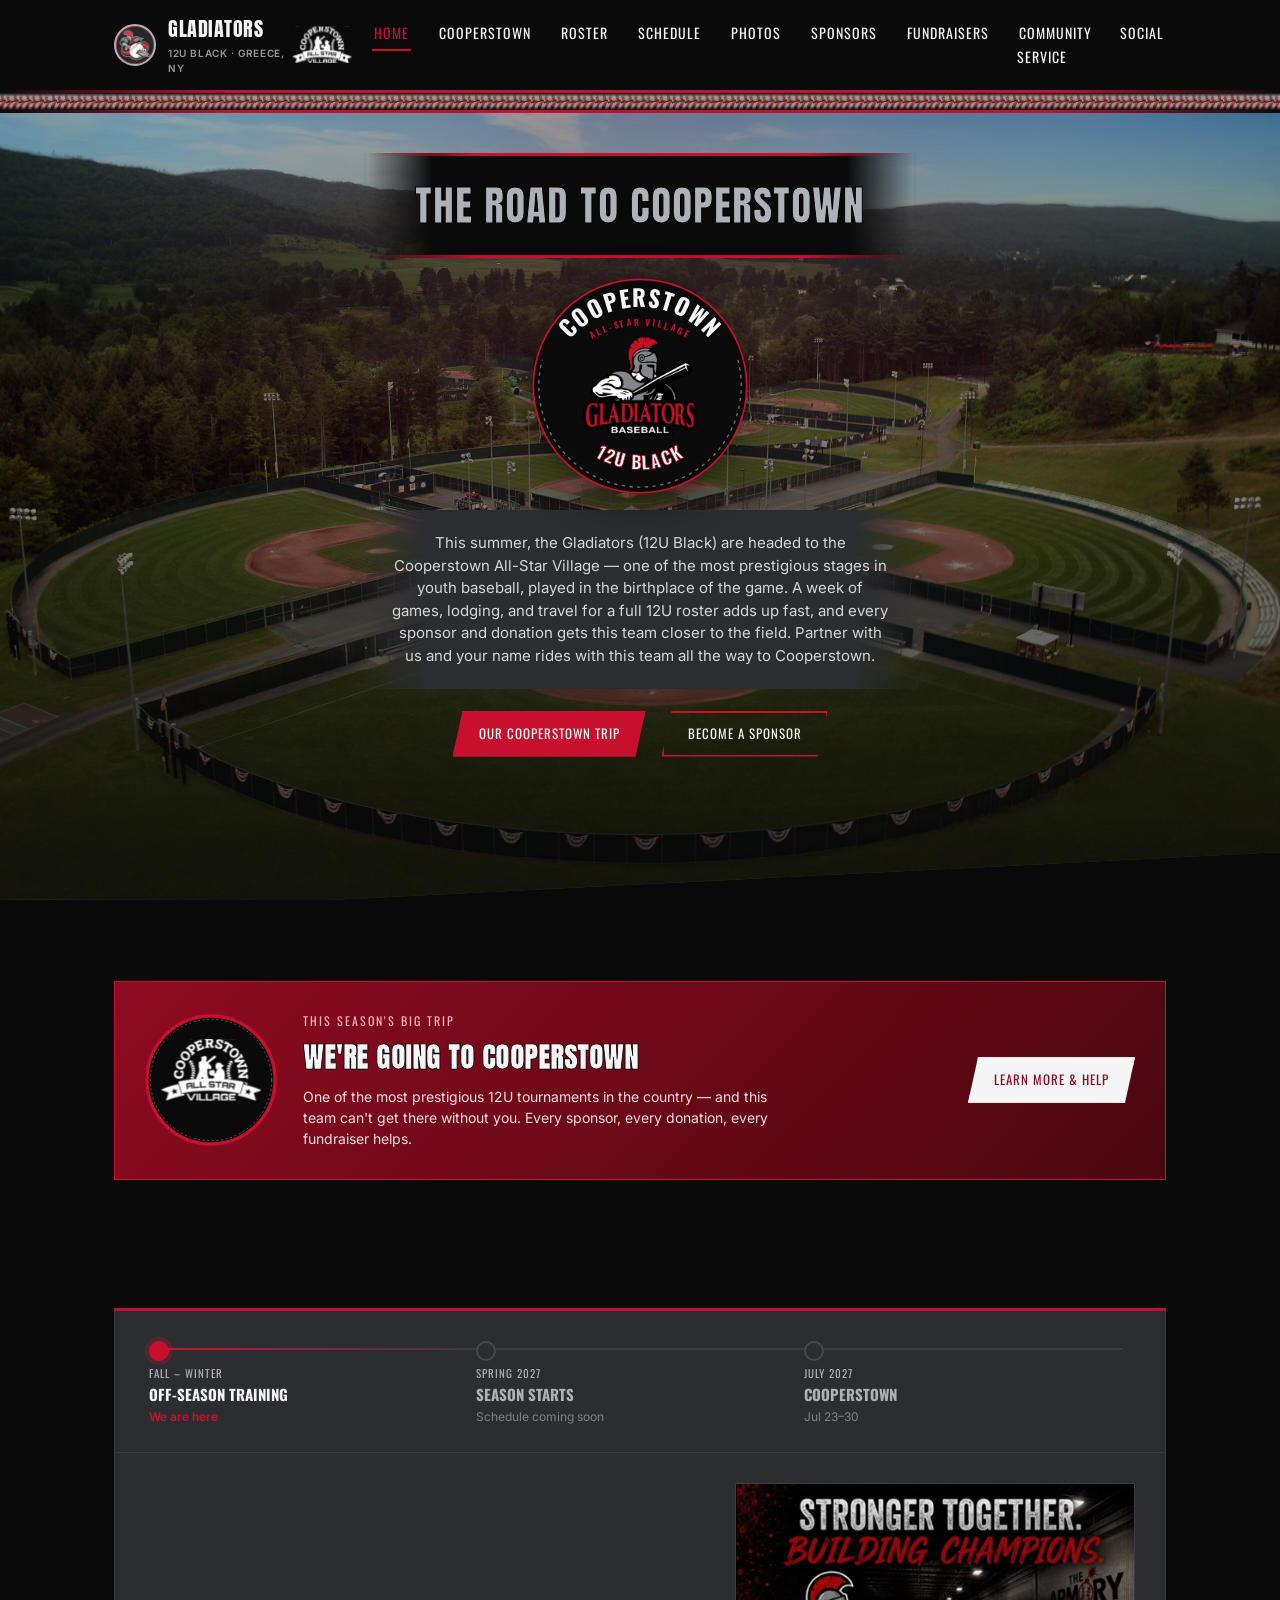
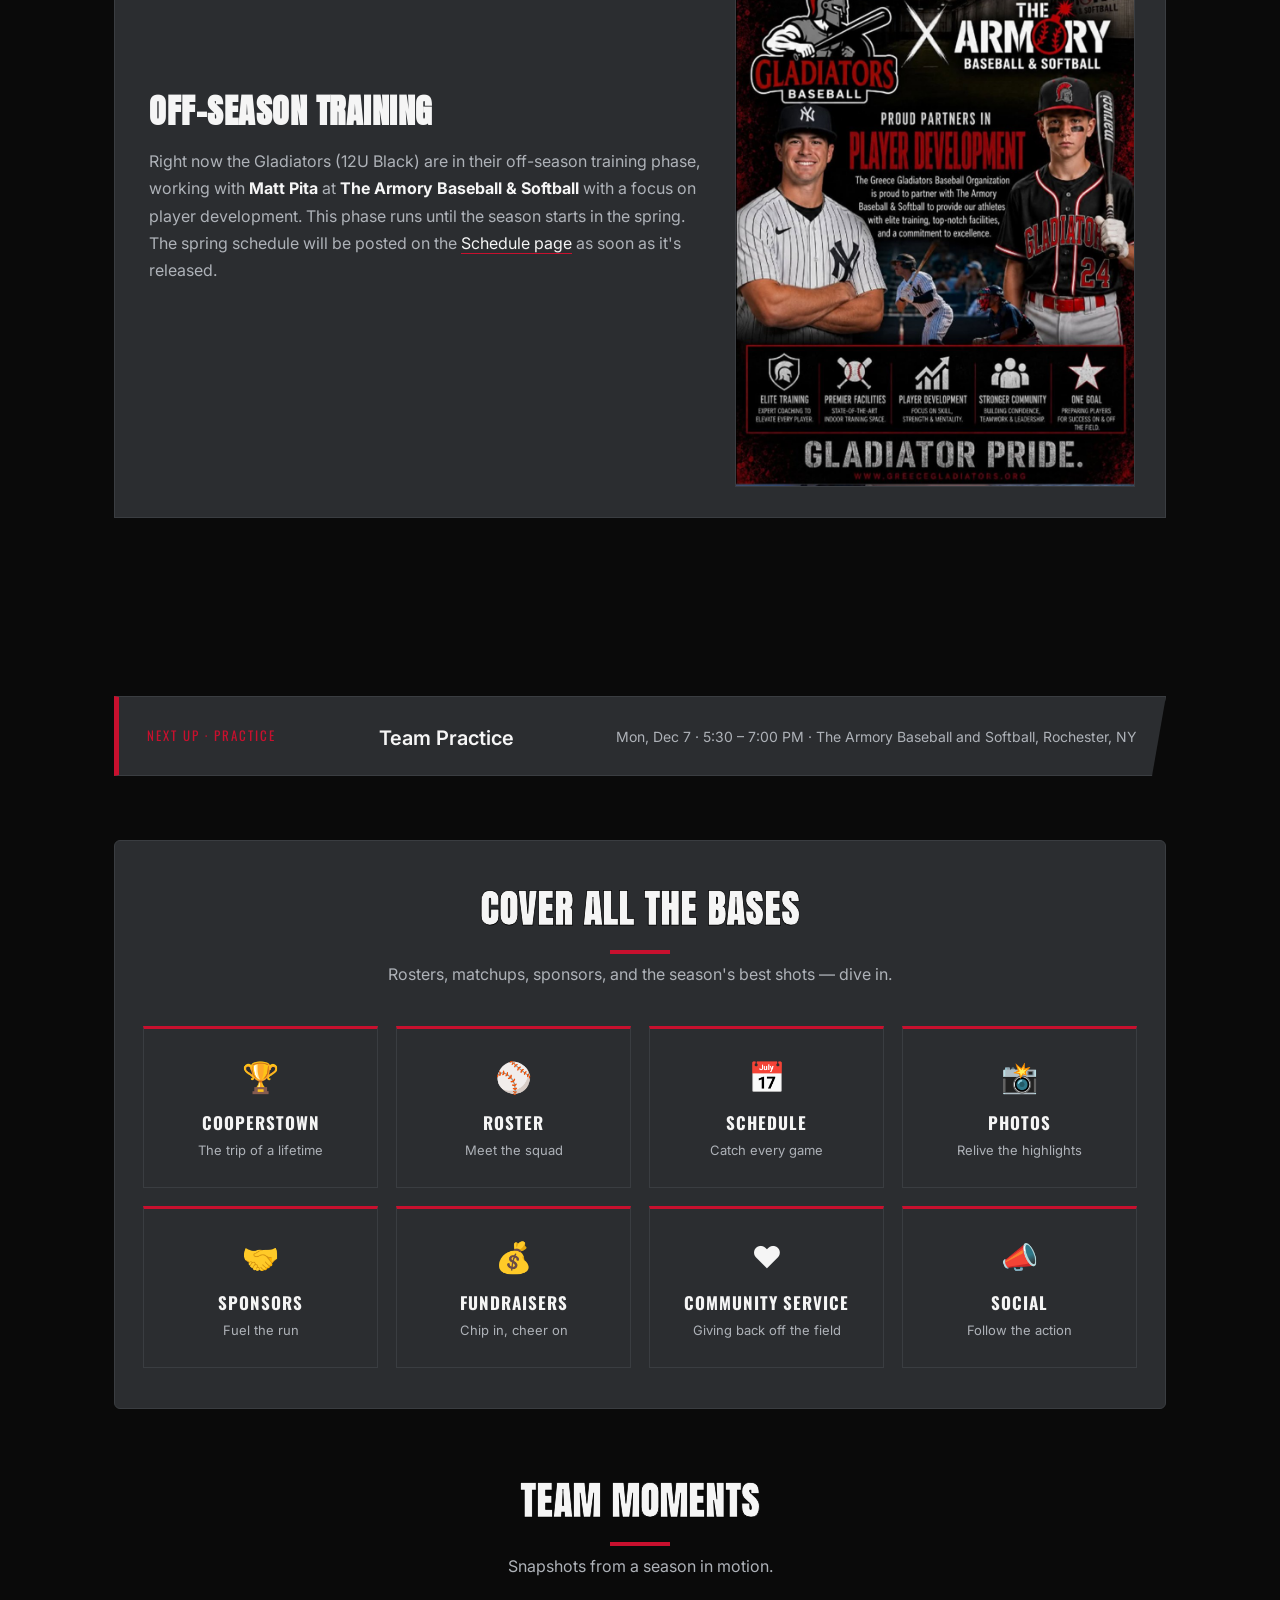
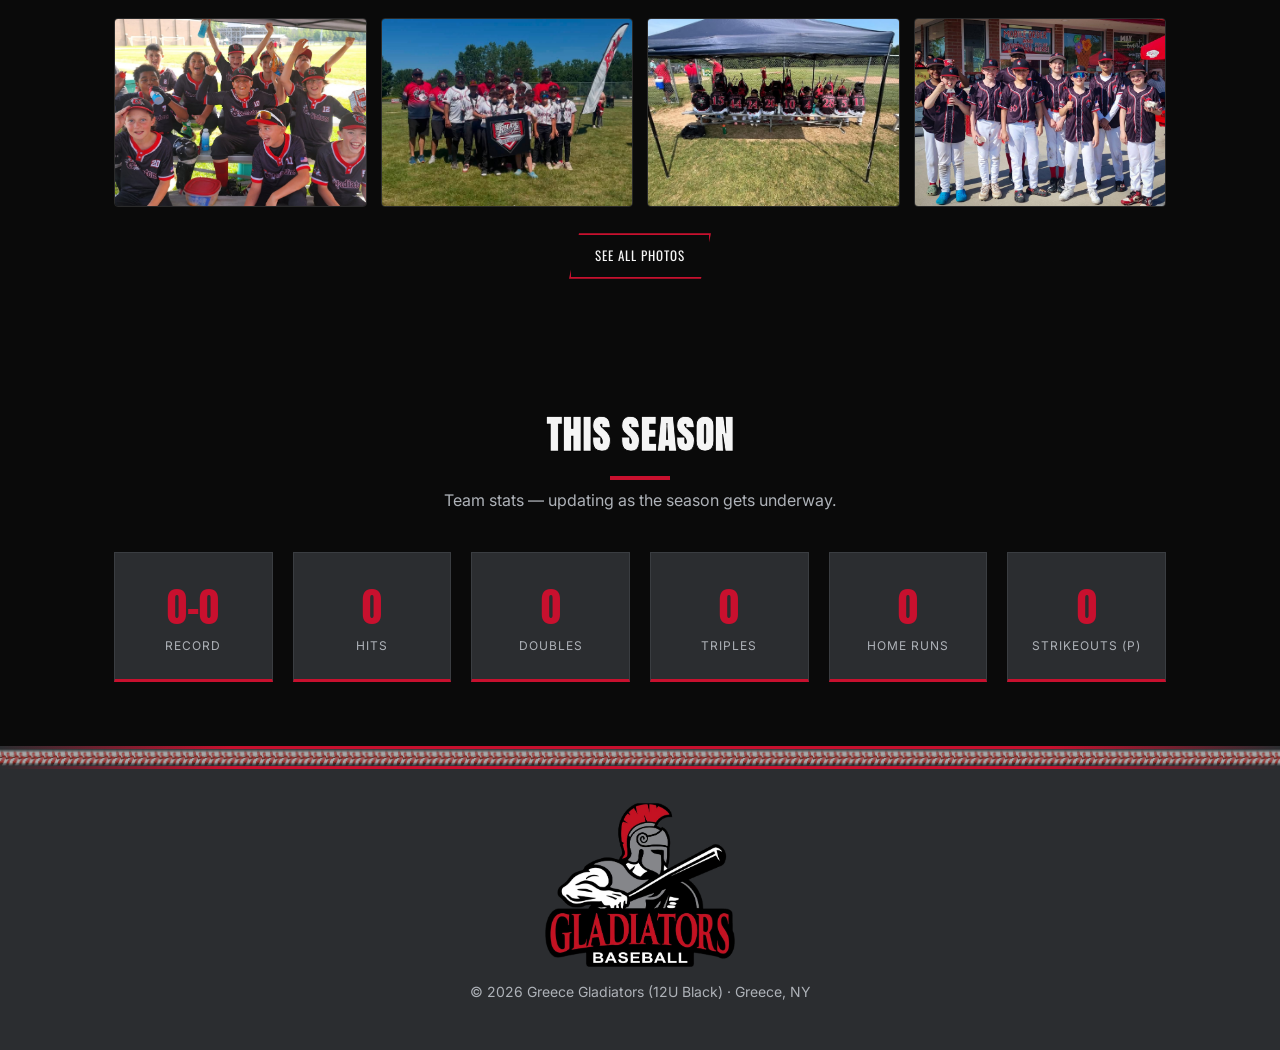
==== commit a3edcc11: "Move the off-season training card to Home; keep the season timeline on both pages The timeline steps" ====
--- a/index.html
+++ b/index.html
@@ -9,7 +9,7 @@
 <link rel="icon" type="image/png" href="assets/favicon.png">
 <link rel="preconnect" href="https://fonts.googleapis.com">
 <link href="https://fonts.googleapis.com/css2?family=Anton&family=Oswald:wght@500;700&family=Inter:wght@400;600&display=swap" rel="stylesheet">
-<link rel="stylesheet" href="css/styles.css?v=66">
+<link rel="stylesheet" href="css/styles.css?v=69">
 </head>
 <body class="home">
 
@@ -53,6 +53,26 @@
         <p>One of the most prestigious 12U tournaments in the country — and this team can't get there without you. Every sponsor, every donation, every fundraiser helps.</p>
       </div>
       <a href="cooperstown.html" class="btn btn-solid">Learn More &amp; Help</a>
+    </div>
+  </section>
+
+  <section>
+    <div class="offseason">
+      <div class="offseason-top">
+        <ol class="phase-track" data-phases aria-label="Season phases">
+          <!-- filled in by js/render.js from SEASON_PHASES in js/data.js -->
+        </ol>
+      </div>
+      <div class="offseason-copy">
+        <h2>Off-Season Training</h2>
+        <p>Right now the Gladiators (12U Black) are in their off-season training phase, working with
+          <strong>Matt Pita</strong> at <strong>The Armory Baseball &amp; Softball</strong> with a focus on player development.
+          This phase runs until the season starts in the spring. The spring schedule will be posted on the
+          <a href="schedule.html">Schedule page</a> as soon as it's released.</p>
+      </div>
+      <a class="offseason-flyer" href="assets/flyers/training-flyer.jpg" target="_blank" rel="noopener">
+        <img src="assets/flyers/training-flyer.jpg" alt="Flyer: Greece Gladiators Baseball and The Armory Baseball &amp; Softball, proud partners in player development">
+      </a>
     </div>
   </section>
 
@@ -111,9 +131,9 @@
 
 <footer class="site-footer" id="site-footer"><!-- injected by js/partials.js --></footer>
 
-<script src="js/data.js?v=66"></script>
-<script src="js/render.js?v=66"></script>
-<script src="js/partials.js?v=66"></script>
-<script src="js/main.js?v=66"></script>
+<script src="js/data.js?v=69"></script>
+<script src="js/render.js?v=69"></script>
+<script src="js/partials.js?v=69"></script>
+<script src="js/main.js?v=69"></script>
 </body>
 </html>
--- a/css/styles.css
+++ b/css/styles.css
@@ -381,7 +381,7 @@
 .type-game .type-tag { border-color: var(--crimson); color: var(--crimson); }
 
 /* ---------- Sponsors ---------- */
-.sponsor-grid { display: grid; grid-template-columns: repeat(auto-fit, minmax(220px,1fr)); gap: 18px; margin-bottom: 50px; }
+.sponsor-grid { display: grid; grid-template-columns: repeat(auto-fit, minmax(220px, 280px)); justify-content: center; gap: 18px; margin-bottom: 50px; }
 .sponsor-card {
   background: var(--gray);
   border: 1px solid var(--gray-line);
@@ -406,6 +406,13 @@
 }
 .sponsor-card h3 { font-family: var(--font-display); text-transform: uppercase; margin: 0 0 6px; font-size: 16px; }
 .sponsor-card p { color: var(--silver); font-size: 13px; margin: 0; }
+a.sponsor-card { display: block; transition: transform .15s, border-color .15s; }
+a.sponsor-card:hover { transform: translateY(-3px); border-color: var(--crimson); }
+.sponsor-logo-box.has-logo { background: #fff; border: 1px solid var(--gray-line); padding: 10px; height: 110px; }
+.sponsor-logo-box.has-logo img { max-width: 100%; max-height: 100%; object-fit: contain; }
+.sponsor-flyer { max-width: 520px; margin: 0 auto 50px; }
+.sponsor-flyer img { width: 100%; height: auto; border: 1px solid var(--gray-line); }
+.content-empty { grid-column: 1 / -1; text-align: center; color: var(--silver); padding: 30px 10px; margin: 0; }
 .become-sponsor {
   background: var(--gray);
   border: 1px solid var(--gray-line);
@@ -543,6 +550,9 @@
 .offseason h2 { font-family: var(--font-headline); text-transform: uppercase; letter-spacing: 0.5px; font-size: clamp(26px, 4vw, 34px); margin: 0 0 12px; }
 .offseason-copy > p { color: var(--silver); line-height: 1.7; margin: 0; }
 .offseason-copy > p strong { color: var(--white); }
+.offseason-copy > p a { color: var(--white); border-bottom: 1px solid var(--crimson); }
+.offseason--timeline { grid-template-columns: 1fr; grid-template-areas: "top"; }
+.offseason--timeline .offseason-top { border-bottom: 0; }
 .phase-track { list-style: none; margin: 0; padding: 0; display: grid; grid-template-columns: repeat(3, 1fr); position: relative; }
 .phase-track::before { content: ""; position: absolute; top: 7px; left: 8px; right: 8px; height: 2px; background: var(--gray-line); }
 .phase-track li { position: relative; padding: 24px 10px 0 0; display: flex; flex-direction: column; gap: 2px; }
@@ -578,7 +588,7 @@
 }
 
 /* ---------- Fundraisers ---------- */
-.fundraiser-grid { display: grid; grid-template-columns: repeat(auto-fit, minmax(240px,1fr)); gap: 18px; margin-bottom: 50px; }
+.fundraiser-grid { display: grid; grid-template-columns: repeat(auto-fit, minmax(240px, 330px)); justify-content: center; gap: 18px; margin-bottom: 50px; }
 .fundraiser-card {
   background: var(--gray);
   border: 1px solid var(--gray-line);
@@ -603,6 +613,8 @@
 .fundraiser-card h3 { font-family: var(--font-display); text-transform: uppercase; margin: 0 0 6px; font-size: 17px; }
 .fundraiser-card .fundraiser-meta { color: var(--silver); font-size: 12px; text-transform: uppercase; letter-spacing: 1px; margin-bottom: 10px; }
 .fundraiser-card p { color: var(--silver); font-size: 13px; margin: 0; }
+.fundraiser-card p + p { margin-top: 8px; }
+.fundraiser-card .card-link { display: inline-block; margin-top: 12px; font-family: var(--font-display); text-transform: uppercase; letter-spacing: 1px; font-size: 12px; color: var(--white); border-bottom: 2px solid var(--crimson); }
 .status-chip {
   display: inline-block;
   font-family: var(--font-display);
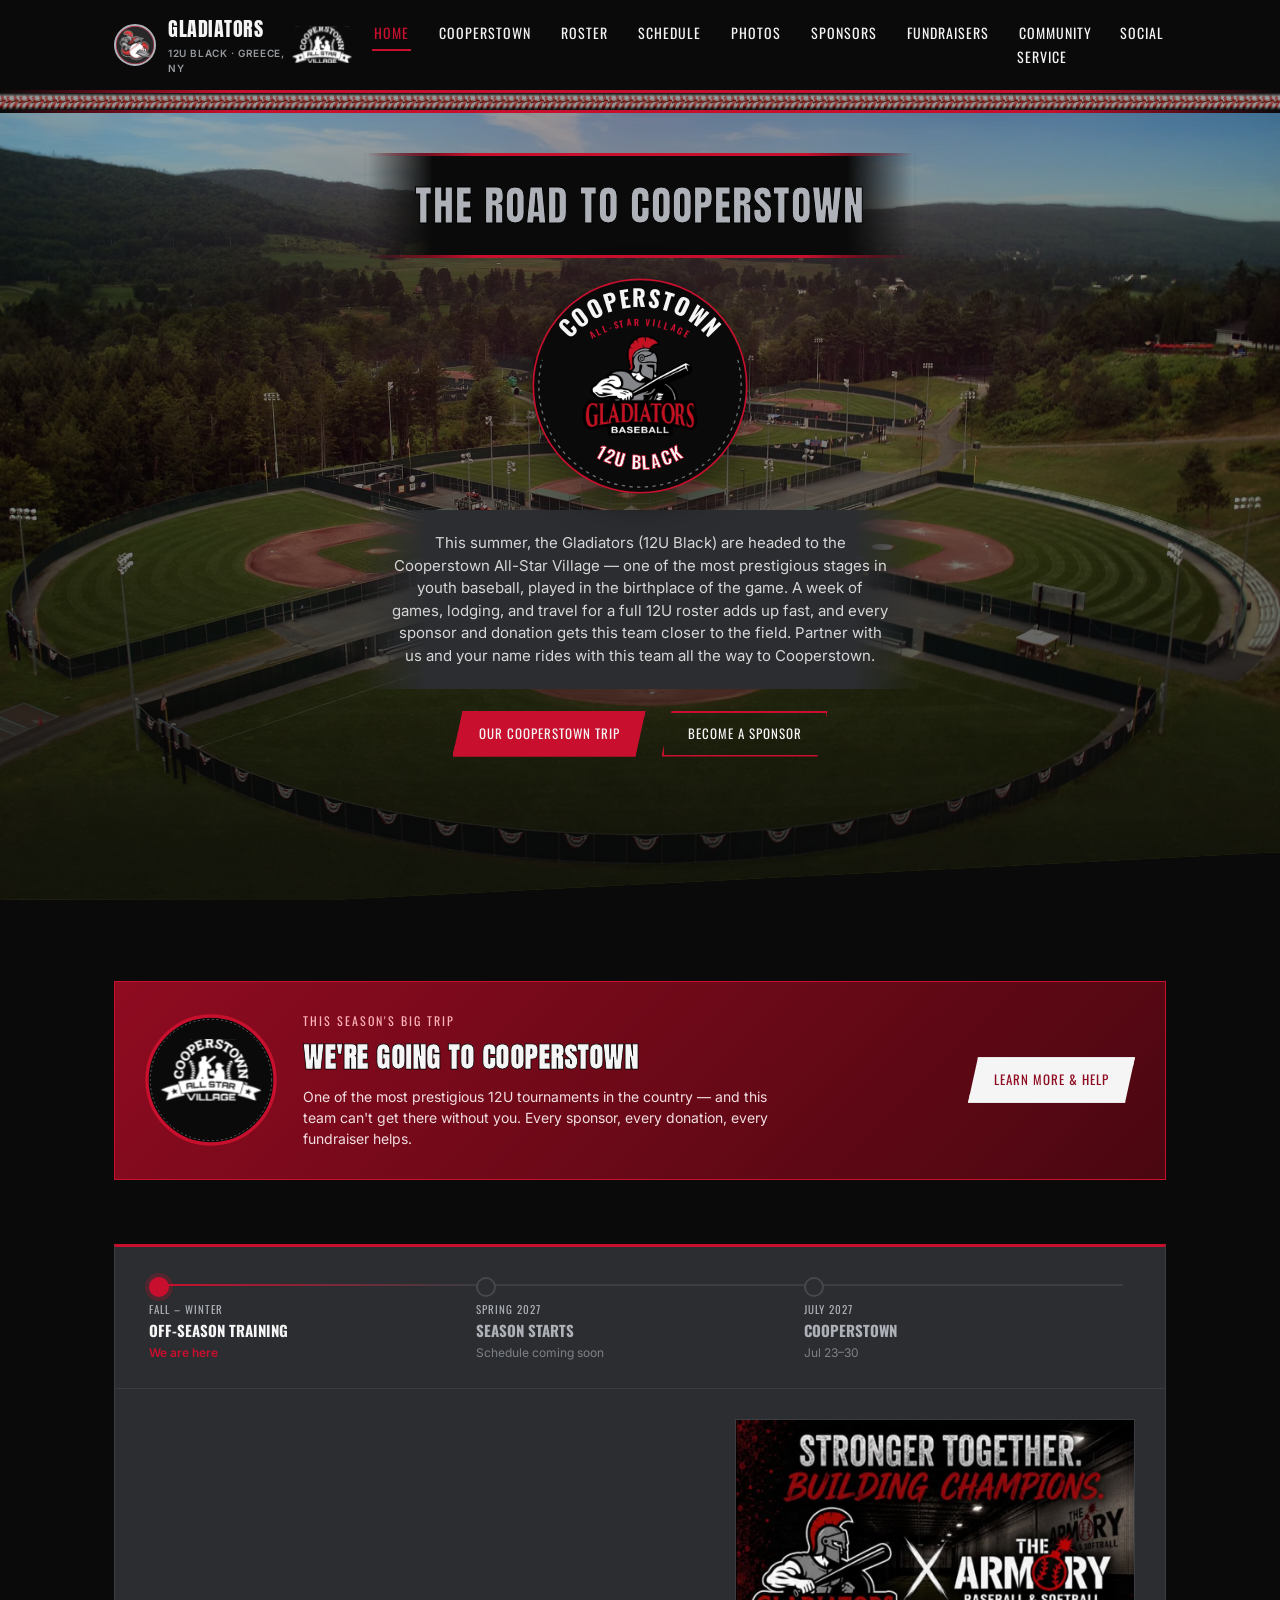
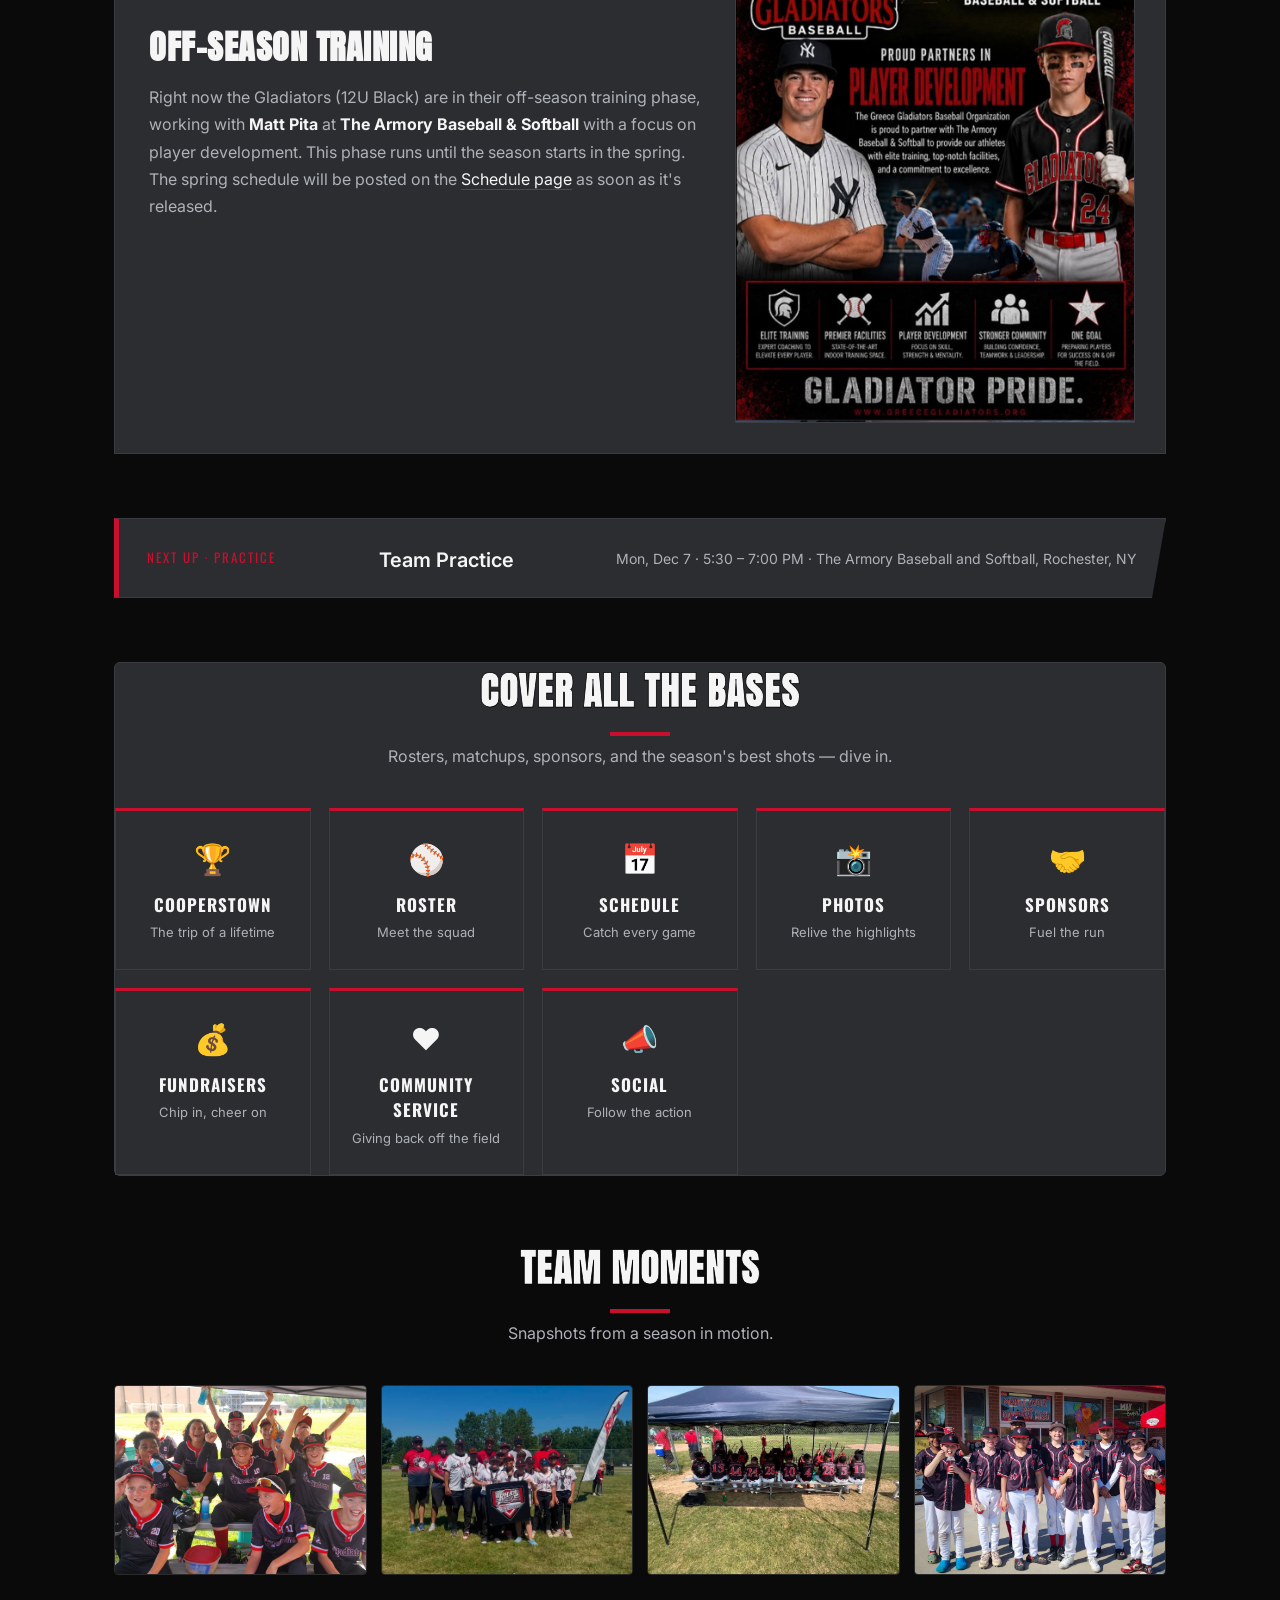
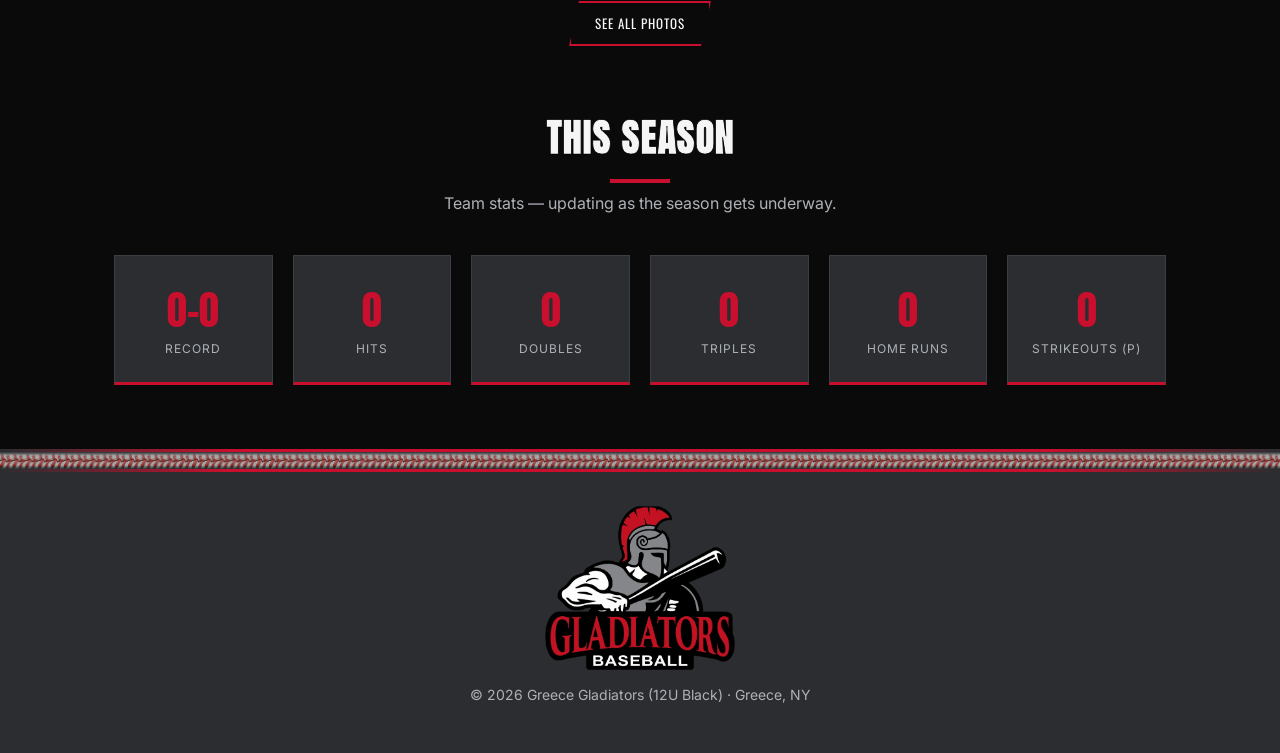
==== commit b059fe7f: "Even out the spacing between blocks on the home page (64px edge to edge) Co-Authored-By: Claude Opus" ====
--- a/index.html
+++ b/index.html
@@ -9,7 +9,7 @@
 <link rel="icon" type="image/png" href="assets/favicon.png">
 <link rel="preconnect" href="https://fonts.googleapis.com">
 <link href="https://fonts.googleapis.com/css2?family=Anton&family=Oswald:wght@500;700&family=Inter:wght@400;600&display=swap" rel="stylesheet">
-<link rel="stylesheet" href="css/styles.css?v=69">
+<link rel="stylesheet" href="css/styles.css?v=70">
 </head>
 <body class="home">
 
@@ -131,9 +131,9 @@
 
 <footer class="site-footer" id="site-footer"><!-- injected by js/partials.js --></footer>
 
-<script src="js/data.js?v=69"></script>
-<script src="js/render.js?v=69"></script>
-<script src="js/partials.js?v=69"></script>
-<script src="js/main.js?v=69"></script>
+<script src="js/data.js?v=70"></script>
+<script src="js/render.js?v=70"></script>
+<script src="js/partials.js?v=70"></script>
+<script src="js/main.js?v=70"></script>
 </body>
 </html>
--- a/css/styles.css
+++ b/css/styles.css
@@ -222,6 +222,10 @@
   border-radius: 6px;
   padding: 40px 28px;
 }
+/* Home: every block (including the gray band) sits the same distance apart,
+   edge to edge — margins collapse, so the gap is exactly this value. */
+.home .container > section { padding: 0; margin: 64px 0; }
+.home .offseason { margin-bottom: 0; }
 .section-head { text-align: center; margin-bottom: 40px; }
 .section-head h2 {
   font-family: var(--font-headline);
